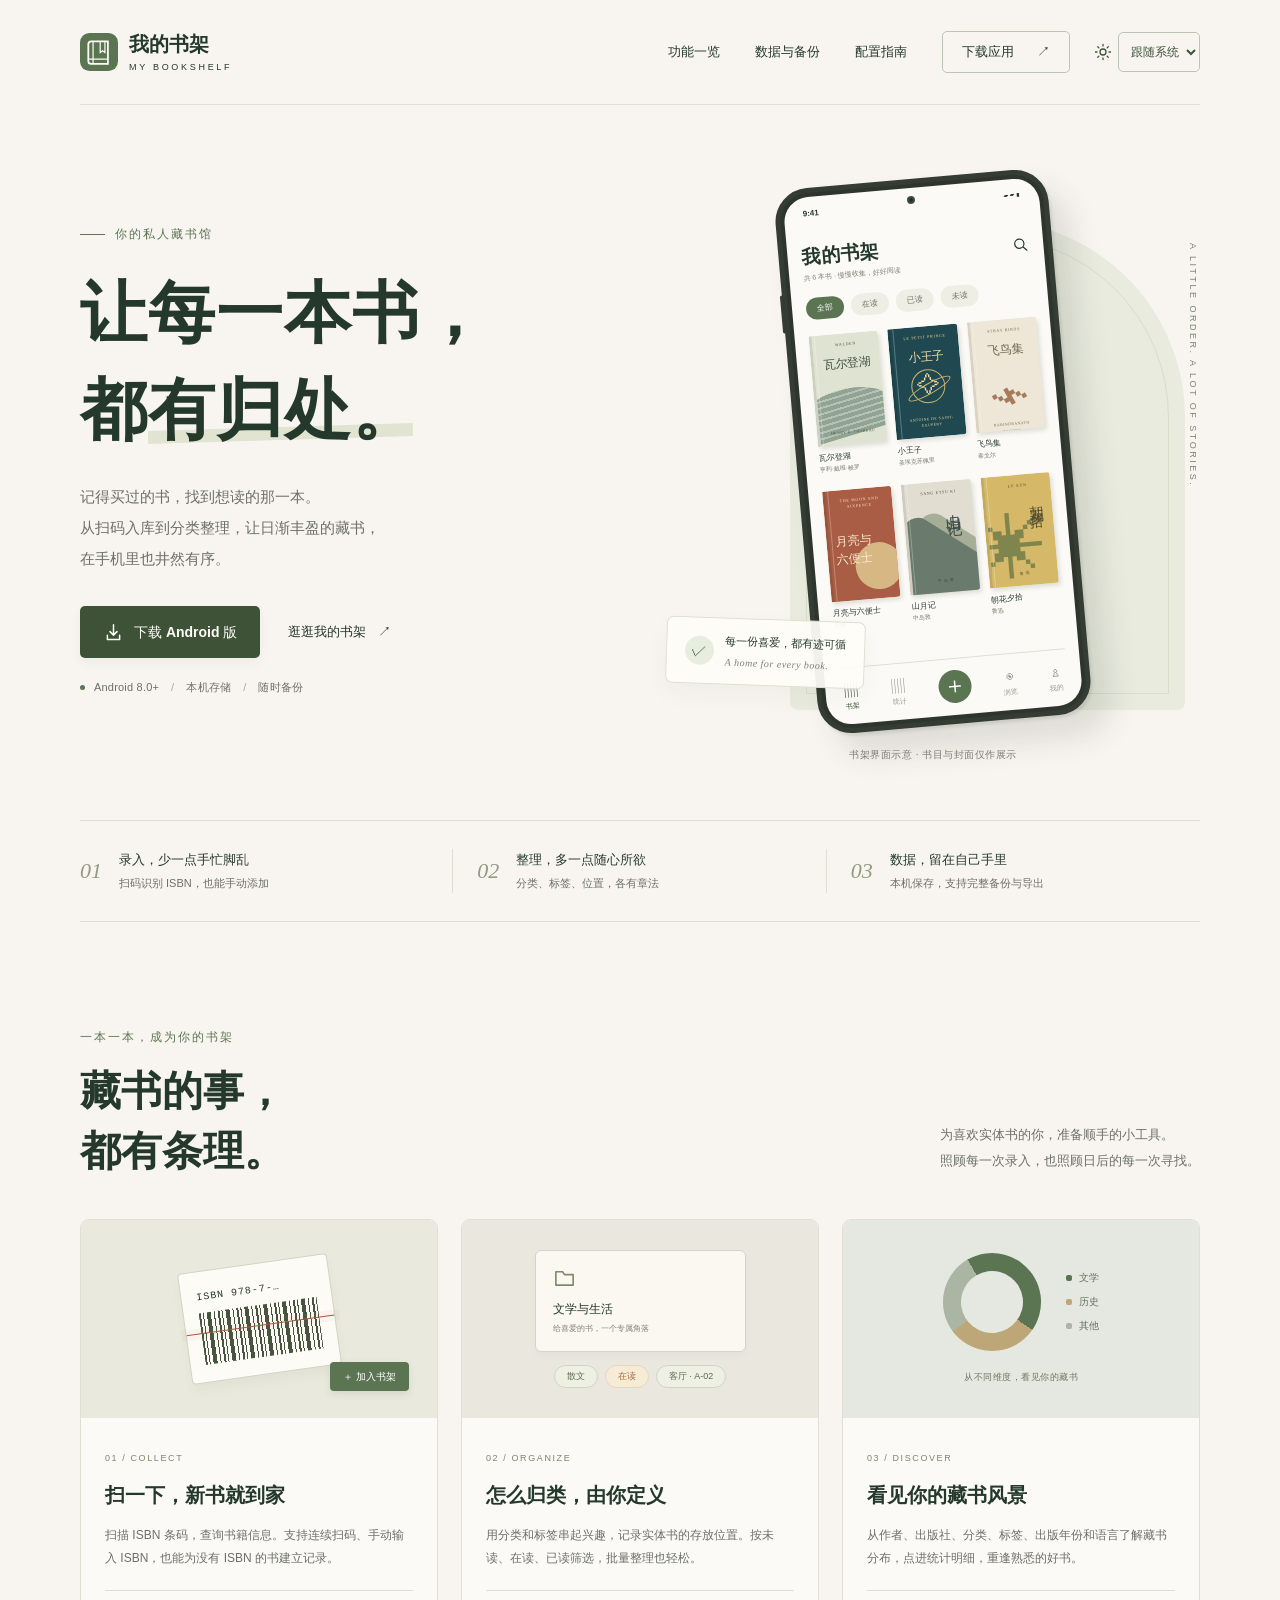
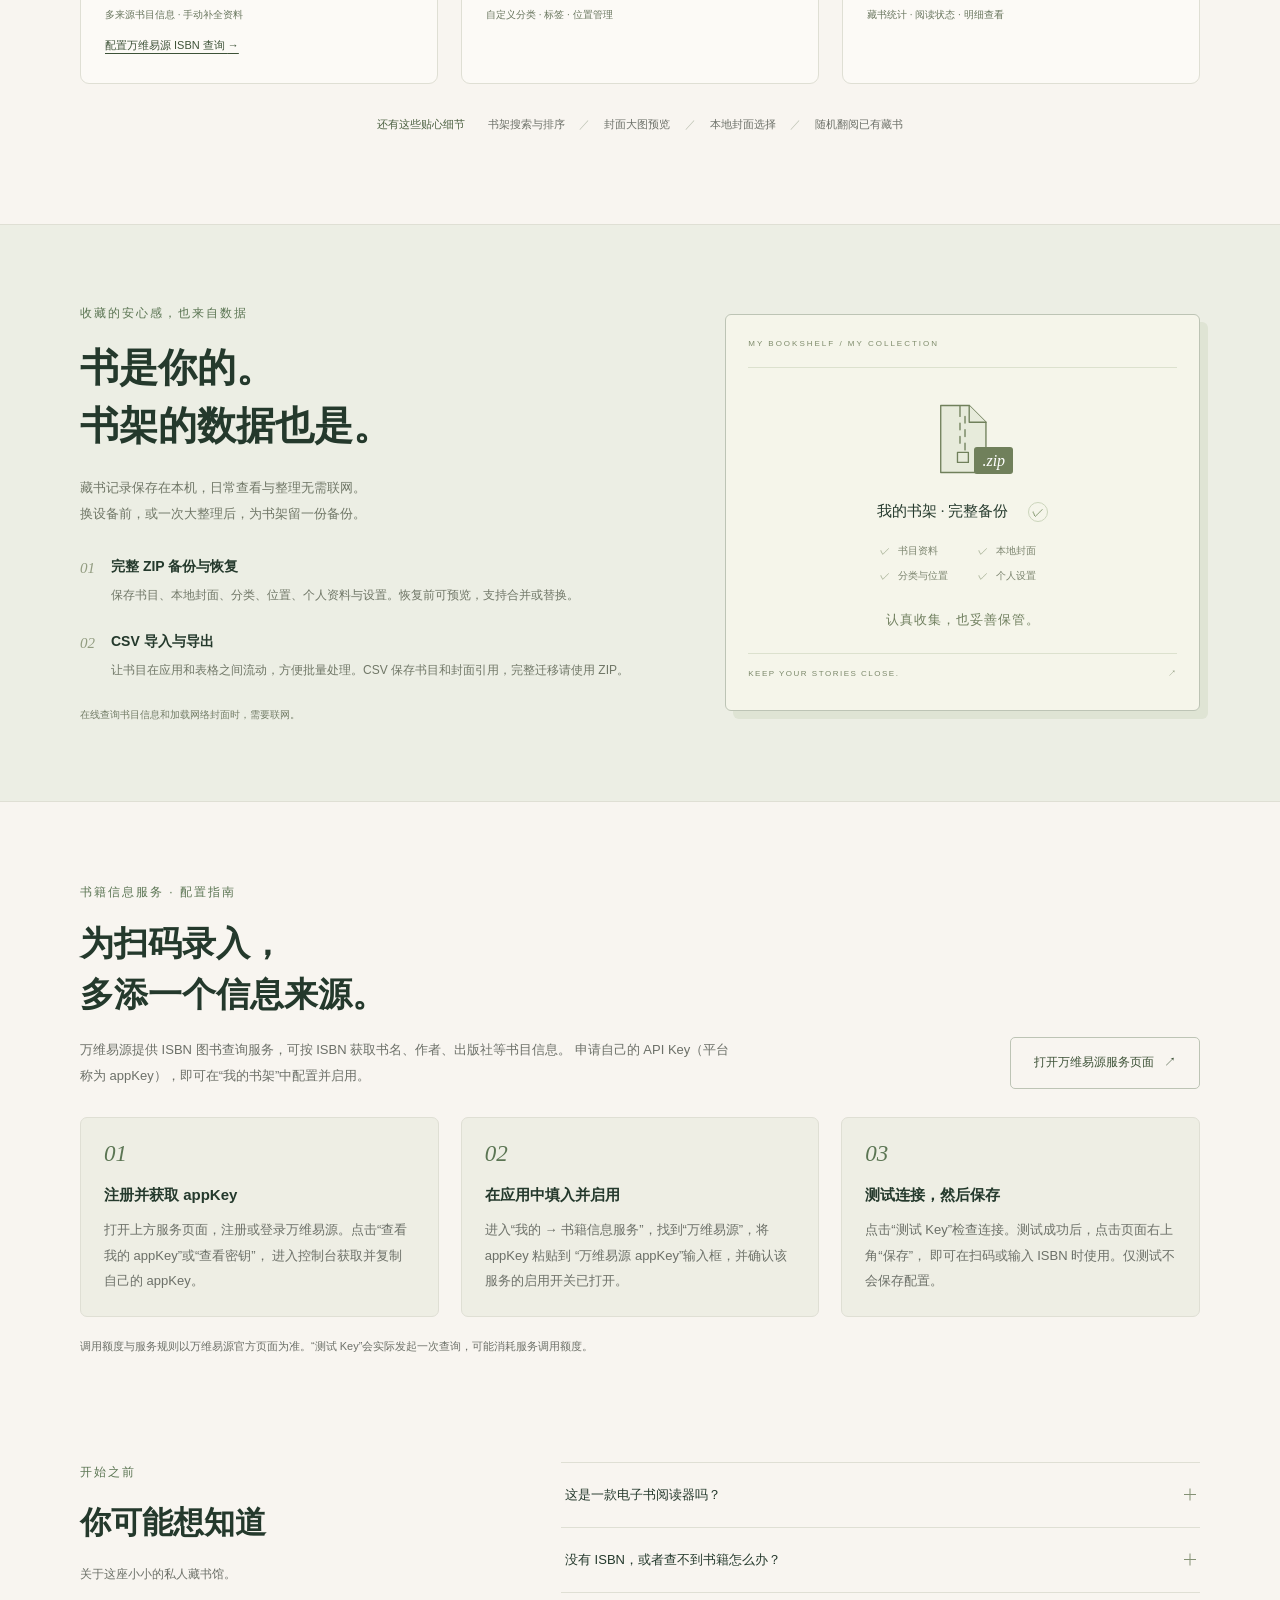
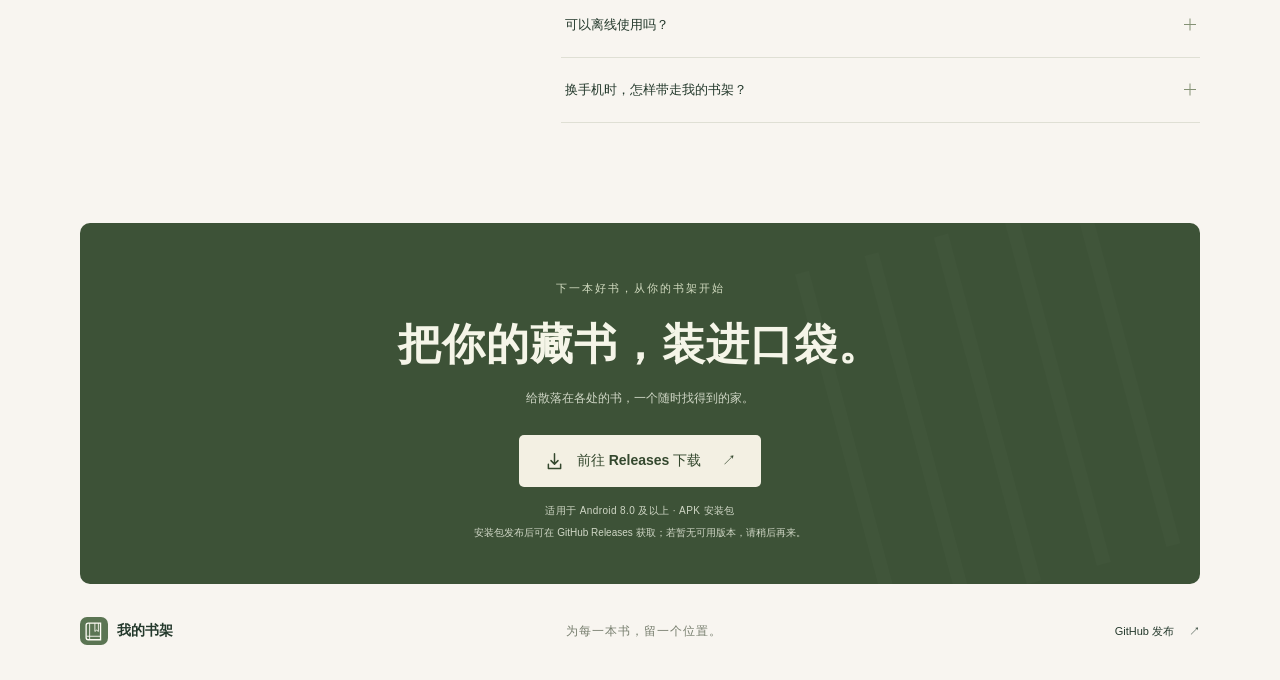
==== index.html @ 6df4319c "Publish initial My Bookshelf landing page" ====
<!doctype html>
<html lang="zh-CN">
  <head>
    <meta charset="utf-8" />
    <meta name="viewport" content="width=device-width, initial-scale=1" />
    <meta
      name="description"
      content="我的书架是一款 Android 个人藏书管理应用。扫码录入书籍，用分类、标签和存放位置整理藏书，查看藏书统计，并通过 ZIP 备份和 CSV 导入导出保管自己的数据。"
    />
    <meta name="theme-color" content="#f8f5f0" />
    <meta property="og:type" content="website" />
    <meta property="og:locale" content="zh_CN" />
    <meta property="og:title" content="我的书架 · 让每一本书，都有归处" />
    <meta
      property="og:description"
      content="扫描、整理、寻找、翻阅。在手机里，安放你的私人藏书馆。适用于 Android 8.0 及以上。"
    />
    <title>我的书架 · 让每一本书，都有归处</title>
    <link rel="icon" type="image/svg+xml" href="./assets/favicon.svg" />
    <!-- Apply the saved theme before styles load to avoid a light-theme flash. -->
    <script src="./theme.js"></script>
    <link rel="stylesheet" href="./styles.css" />
  </head>
  <body>
    <a class="skip-link" href="#main">跳到主要内容</a>
    <header class="site-header wrap">
      <a class="brand" href="#" aria-label="我的书架，返回顶部">
        <img src="./assets/favicon.svg" width="38" height="38" alt="" />
        <span
          >我的书架<span class="brand-en" lang="en">MY BOOKSHELF</span></span
        >
      </a>
      <div class="header-actions">
        <nav aria-label="主导航">
          <a href="#features">功能一览</a>
          <a href="#data">数据与备份</a>
          <a href="#setup">配置指南</a>
          <a class="nav-download" href="#download"
            >下载应用 <span aria-hidden="true">↗</span></a
          >
        </nav>
        <label class="theme-switcher" hidden>
          <svg class="icon theme-sun" viewBox="0 0 24 24" aria-hidden="true">
            <circle cx="12" cy="12" r="4" />
            <path
              d="M12 2v2m0 16v2M2 12h2m16 0h2M5 5l1.5 1.5m11 11L19 19M5 19l1.5-1.5m11-11L19 5"
            />
          </svg>
          <svg class="icon theme-moon" viewBox="0 0 24 24" aria-hidden="true">
            <path d="M20 14A8.5 8.5 0 0 1 10 4a8.5 8.5 0 1 0 10 10Z" />
          </svg>
          <span class="sr-only">页面主题</span>
          <select id="theme-select" aria-label="页面主题">
            <option value="system">跟随系统</option>
            <option value="light">浅色主题</option>
            <option value="dark">深色主题</option>
          </select>
        </label>
      </div>
    </header>

    <main id="main">
      <section class="hero wrap" aria-labelledby="hero-title">
        <div class="hero-copy">
          <p class="eyebrow"><span class="tiny-line"></span> 你的私人藏书馆</p>
          <h1 id="hero-title">
            让每一本书，<br />都<span class="title-mark">有归处。</span>
          </h1>
          <p class="hero-description">
            记得买过的书，找到想读的那一本。<br />从扫码入库到分类整理，让日渐丰盈的藏书，<br
              class="desktop-break"
            />在手机里也井然有序。
          </p>
          <div class="hero-actions">
            <a class="button button-primary" href="#download">
              <svg class="icon" viewBox="0 0 24 24" aria-hidden="true">
                <path d="M12 3v12m-4-4 4 4 4-4M5 15v5h14v-5" />
              </svg>
              下载 Android 版
            </a>
            <a class="text-link" href="#features"
              >逛逛我的书架 <span aria-hidden="true">↗</span></a
            >
          </div>
          <p class="hero-meta">
            <span class="status-dot"></span> Android 8.0+
            <span class="meta-divider">/</span> 本机存储
            <span class="meta-divider">/</span> 随时备份
          </p>
        </div>

        <figure class="hero-visual">
          <div class="visual-arch" aria-hidden="true"></div>
          <span class="visual-note" lang="en" aria-hidden="true"
            >A LITTLE ORDER. A LOT OF STORIES.</span
          >
          <div class="phone" aria-hidden="true">
            <div class="phone-camera"></div>
            <div class="phone-screen">
              <div class="phone-status">
                <span>9:41</span><span>▰ ▰ ▮</span>
              </div>
              <div class="phone-heading">
                <div>
                  <strong>我的书架</strong
                  ><small>共 6 本书 · 慢慢收集，好好阅读</small>
                </div>
                <svg class="icon" viewBox="0 0 24 24">
                  <circle cx="10" cy="10" r="6.5" />
                  <path d="m15 15 5 5" />
                </svg>
              </div>
              <div class="phone-filters">
                <span class="selected">全部</span><span>在读</span
                ><span>已读</span><span>未读</span>
              </div>
              <div class="book-grid">
                <div class="book">
                  <div class="cover cover-walden">
                    <span class="cover-english">WALDEN</span><b>瓦尔登湖</b
                    ><i class="lake"></i><small>HENRY D. THOREAU</small>
                  </div>
                  <strong>瓦尔登湖</strong><small>亨利·戴维·梭罗</small>
                </div>
                <div class="book">
                  <div class="cover cover-prince">
                    <span class="cover-english">LE PETIT PRINCE</span
                    ><b>小王子</b><i class="planet">✧</i
                    ><small>ANTOINE DE SAINT-EXUPÉRY</small>
                  </div>
                  <strong>小王子</strong><small>圣埃克苏佩里</small>
                </div>
                <div class="book">
                  <div class="cover cover-birds">
                    <span class="cover-english">STRAY BIRDS</span><b>飞鸟集</b
                    ><i class="bird">⌁</i><small>RABINDRANATH TAGORE</small>
                  </div>
                  <strong>飞鸟集</strong><small>泰戈尔</small>
                </div>
                <div class="book">
                  <div class="cover cover-moon">
                    <span class="cover-english">THE MOON AND<br />SIXPENCE</span
                    ><i class="moon"></i><b>月亮与<br />六便士</b>
                  </div>
                  <strong>月亮与六便士</strong><small>毛姆</small>
                </div>
                <div class="book">
                  <div class="cover cover-mountain">
                    <span class="cover-english">SANG ETSU KI</span
                    ><i class="mountain"></i><b>山月记</b
                    ><small>中 岛 敦</small>
                  </div>
                  <strong>山月记</strong><small>中岛敦</small>
                </div>
                <div class="book">
                  <div class="cover cover-flower">
                    <span class="cover-english">LU XUN</span><b>朝花夕拾</b
                    ><i class="flower">✳</i><small>鲁 迅</small>
                  </div>
                  <strong>朝花夕拾</strong><small>鲁迅</small>
                </div>
              </div>
              <div class="phone-nav">
                <span class="active">▥<small>书架</small></span
                ><span>▥<small>统计</small></span
                ><span class="add">＋</span><span>◉<small>浏览</small></span
                ><span>♙<small>我的</small></span>
              </div>
            </div>
          </div>
          <div class="floating-label" aria-hidden="true">
            <span class="label-icon">✓</span>
            <div>
              每一份喜爱，都有迹可循<small>A home for every book.</small>
            </div>
          </div>
          <figcaption>书架界面示意 · 书目与封面仅作展示</figcaption>
        </figure>
      </section>

      <div class="principles wrap" aria-label="应用特点">
        <div>
          <span class="principle-number">01</span>
          <p>
            <strong>录入，少一点手忙脚乱</strong
            ><span>扫码识别 ISBN，也能手动添加</span>
          </p>
        </div>
        <div>
          <span class="principle-number">02</span>
          <p>
            <strong>整理，多一点随心所欲</strong
            ><span>分类、标签、位置，各有章法</span>
          </p>
        </div>
        <div>
          <span class="principle-number">03</span>
          <p>
            <strong>数据，留在自己手里</strong
            ><span>本机保存，支持完整备份与导出</span>
          </p>
        </div>
      </div>

      <section
        class="features wrap section-space"
        id="features"
        aria-labelledby="features-title"
      >
        <div class="section-heading">
          <div>
            <p class="eyebrow">一本一本，成为你的书架</p>
            <h2 id="features-title">藏书的事，<br />都有条理。</h2>
          </div>
          <p>
            为喜欢实体书的你，准备顺手的小工具。<br />照顾每一次录入，也照顾日后的每一次寻找。
          </p>
        </div>
        <div class="feature-grid">
          <article class="feature-card">
            <div class="feature-art scan-art" aria-hidden="true">
              <div class="barcode">
                <span>ISBN 978-7-…</span>
                <div class="barcode-lines"></div>
                <div class="scan-line"></div>
              </div>
              <span class="art-tag">＋ 加入书架</span>
            </div>
            <div class="feature-text">
              <span class="feature-index">01 / COLLECT</span>
              <h3>扫一下，新书就到家</h3>
              <p>
                扫描 ISBN 条码，查询书籍信息。支持连续扫码、手动输入
                ISBN，也能为没有 ISBN 的书建立记录。
              </p>
              <span class="feature-detail">多来源书目信息 · 手动补全资料</span>
              <a class="inline-link feature-setup-link" href="#setup"
                >配置万维易源 ISBN 查询 <span aria-hidden="true">→</span></a
              >
            </div>
          </article>
          <article class="feature-card">
            <div class="feature-art organize-art" aria-hidden="true">
              <div class="folder">
                <svg viewBox="0 0 24 24"><path d="M3 6h7l2 3h9v11H3Z" /></svg
                ><span>文学与生活</span><small>给喜爱的书，一个专属角落</small>
              </div>
              <div class="art-tags">
                <span>散文</span><span>在读</span><span>客厅 · A-02</span>
              </div>
            </div>
            <div class="feature-text">
              <span class="feature-index">02 / ORGANIZE</span>
              <h3>怎么归类，由你定义</h3>
              <p>
                用分类和标签串起兴趣，记录实体书的存放位置。按未读、在读、已读筛选，批量整理也轻松。
              </p>
              <span class="feature-detail">自定义分类 · 标签 · 位置管理</span>
            </div>
          </article>
          <article class="feature-card">
            <div class="feature-art stats-art" aria-hidden="true">
              <div class="mini-chart">
                <div class="donut"></div>
                <div class="chart-legend">
                  <span><i></i> 文学</span><span><i></i> 历史</span
                  ><span><i></i> 其他</span>
                </div>
              </div>
              <span class="chart-caption">从不同维度，看见你的藏书</span>
            </div>
            <div class="feature-text">
              <span class="feature-index">03 / DISCOVER</span>
              <h3>看见你的藏书风景</h3>
              <p>
                从作者、出版社、分类、标签、出版年份和语言了解藏书分布，点进统计明细，重逢熟悉的好书。
              </p>
              <span class="feature-detail">藏书统计 · 阅读状态 · 明细查看</span>
            </div>
          </article>
        </div>
        <div class="more-features">
          <span>还有这些贴心细节</span>
          <p>
            书架搜索与排序 <i>／</i> 封面大图预览 <i>／</i> 本地封面选择
            <i>／</i> 随机翻阅已有藏书
          </p>
        </div>
      </section>

      <section class="data-section" id="data" aria-labelledby="data-title">
        <div class="data-inner wrap">
          <div class="data-copy">
            <p class="eyebrow">收藏的安心感，也来自数据</p>
            <h2 id="data-title">书是你的。<br />书架的数据也是。</h2>
            <p class="data-description">
              藏书记录保存在本机，日常查看与整理无需联网。<br />换设备前，或一次大整理后，为书架留一份备份。
            </p>
            <ul class="data-list">
              <li>
                <span>01</span>
                <div>
                  <h3>完整 ZIP 备份与恢复</h3>
                  <p>
                    保存书目、本地封面、分类、位置、个人资料与设置。恢复前可预览，支持合并或替换。
                  </p>
                </div>
              </li>
              <li>
                <span>02</span>
                <div>
                  <h3>CSV 导入与导出</h3>
                  <p>
                    让书目在应用和表格之间流动，方便批量处理。CSV
                    保存书目和封面引用，完整迁移请使用 ZIP。
                  </p>
                </div>
              </li>
            </ul>
            <p class="data-note">
              在线查询书目信息和加载网络封面时，需要联网。
            </p>
          </div>
          <div class="backup-visual" aria-hidden="true">
            <span class="backup-topline">MY BOOKSHELF / MY COLLECTION</span>
            <div class="archive-icon">
              <svg viewBox="0 0 80 88">
                <path d="M14 4h34l20 20v60H14Z" />
                <path
                  d="M48 4v20h20M37 5v12m6 0v8m-6 0v8m6 0v8m-6 0v8m6 0v8M34 60h13v12H34Z"
                /></svg
              ><span>.zip</span>
            </div>
            <div class="backup-file">
              <span>我的书架 · 完整备份</span
              ><span class="backup-check">✓</span>
            </div>
            <div class="backup-contents">
              <span>书目资料</span><span>本地封面</span><span>分类与位置</span
              ><span>个人设置</span>
            </div>
            <p>认真收集，也妥善保管。</p>
            <div class="backup-bottomline">
              <span>KEEP YOUR STORIES CLOSE.</span><span>↗</span>
            </div>
          </div>
        </div>
      </section>

      <section
        class="service-guide wrap"
        id="setup"
        aria-labelledby="setup-title"
      >
        <div class="service-heading">
          <div class="service-copy">
            <p class="eyebrow">书籍信息服务 · 配置指南</p>
            <h2 id="setup-title">为扫码录入，<br />多添一个信息来源。</h2>
            <p class="service-description">
              万维易源提供 ISBN 图书查询服务，可按 ISBN
              获取书名、作者、出版社等书目信息。 申请自己的 API Key（平台称为
              appKey），即可在“我的书架”中配置并启用。
            </p>
          </div>
          <a
            class="button service-link"
            href="https://www.showapi.com/apis/isbn-book-1626"
            target="_blank"
            rel="noopener noreferrer"
          >
            打开万维易源服务页面 <span aria-hidden="true">↗</span>
            <span class="sr-only">（在新标签页打开）</span>
          </a>
        </div>
        <ol class="setup-steps">
          <li>
            <span class="setup-number" aria-hidden="true">01</span>
            <h3>注册并获取 appKey</h3>
            <p>
              打开上方服务页面，注册或登录万维易源。点击“查看我的
              appKey”或“查看密钥”， 进入控制台获取并复制自己的 appKey。
            </p>
          </li>
          <li>
            <span class="setup-number" aria-hidden="true">02</span>
            <h3>在应用中填入并启用</h3>
            <p>
              进入“我的 → 书籍信息服务”，找到“万维易源”，将 appKey 粘贴到
              “万维易源 appKey”输入框，并确认该服务的启用开关已打开。
            </p>
          </li>
          <li>
            <span class="setup-number" aria-hidden="true">03</span>
            <h3>测试连接，然后保存</h3>
            <p>
              点击“测试 Key”检查连接。测试成功后，点击页面右上角“保存”，
              即可在扫码或输入 ISBN 时使用。仅测试不会保存配置。
            </p>
          </li>
        </ol>
        <p class="setup-note">
          调用额度与服务规则以万维易源官方页面为准。“测试
          Key”会实际发起一次查询，可能消耗服务调用额度。
        </p>
      </section>

      <section class="faq wrap section-space" aria-labelledby="faq-title">
        <div>
          <p class="eyebrow">开始之前</p>
          <h2 id="faq-title">你可能想知道</h2>
          <p class="faq-intro">关于这座小小的私人藏书馆。</p>
        </div>
        <div class="faq-items">
          <details>
            <summary>
              这是一款电子书阅读器吗？<span
                class="faq-plus"
                aria-hidden="true"
              ></span>
            </summary>
            <p>
              我的书架主要用于管理个人藏书：记录书目信息、阅读状态与存放位置。它不提供电子书正文，也不提供书籍文件下载。
            </p>
          </details>
          <details>
            <summary>
              没有 ISBN，或者查不到书籍怎么办？<span
                class="faq-plus"
                aria-hidden="true"
              ></span>
            </summary>
            <p>
              可以手动添加书名、作者等信息，不必填写
              ISBN。在线查询依赖第三方书目来源，信息可能不完整，你可以在保存前核对，也可以之后继续编辑和补全。
            </p>
          </details>
          <details>
            <summary>
              可以离线使用吗？<span class="faq-plus" aria-hidden="true"></span>
            </summary>
            <p>
              已保存书目的查看、搜索、分类与整理可以离线进行。在线书目查询、网络封面的获取需要网络；部分书目服务需在应用中配置自己的
              API Key。网络封面不等同于已保存在本机的图片。
            </p>
          </details>
          <details>
            <summary>
              换手机时，怎样带走我的书架？<span
                class="faq-plus"
                aria-hidden="true"
              ></span>
            </summary>
            <p>
              在“我的 → 数据导入导出”中导出完整 ZIP
              备份，将文件保存到其他位置，在新设备安装应用后再恢复。完整备份包含本地图片与设置；CSV
              更适合表格交换。建议定期备份，并在恢复前核对预览。
            </p>
          </details>
        </div>
      </section>

      <section
        class="download-section wrap"
        id="download"
        aria-labelledby="download-title"
      >
        <div class="download-decoration" aria-hidden="true">▥</div>
        <p class="eyebrow">下一本好书，从你的书架开始</p>
        <h2 id="download-title">
          把你的藏书，<br class="mobile-break" />装进口袋。
        </h2>
        <p class="download-description">
          给散落在各处的书，一个随时找得到的家。
        </p>
        <!-- 发布安装包后，可将此链接替换为具体 Release 的已签名 APK 下载地址。 -->
        <a
          class="button button-light"
          href="https://github.com/maslke/my-bookshelf/releases"
          target="_blank"
          rel="noopener noreferrer"
          ><svg class="icon" viewBox="0 0 24 24" aria-hidden="true">
            <path d="M12 3v12m-4-4 4 4 4-4M5 15v5h14v-5" /></svg
          >前往 Releases 下载<span aria-hidden="true">↗</span
          ><span class="sr-only">（在新标签页打开）</span></a
        >
        <p class="download-meta">适用于 Android 8.0 及以上 · APK 安装包</p>
        <p class="release-note">
          安装包发布后可在 GitHub Releases 获取；若暂无可用版本，请稍后再来。
        </p>
      </section>
    </main>

    <footer class="site-footer wrap">
      <a class="brand footer-brand" href="#"
        ><img src="./assets/favicon.svg" width="28" height="28" alt="" /><span
          >我的书架</span
        ></a
      >
      <p>为每一本书，留一个位置。</p>
      <a
        class="footer-github"
        href="https://github.com/maslke/my-bookshelf"
        target="_blank"
        rel="noopener noreferrer"
        >GitHub 发布 <span aria-hidden="true">↗</span
        ><span class="sr-only">（在新标签页打开）</span></a
      >
    </footer>
  </body>
</html>
---- styles.css ----
/* All assets are local; this page also works when opened directly as a file. */
:root {
  color-scheme: light;
  --surface: #fcfaf6;
  --soft-surface: #eeeee4;
  --section-surface: #eceee4;
  --control-border: #bdc4b5;
  --control-hover: #e9eddf;
  --highlight: #e1e4d0;
  --primary-bg: #3d5237;
  --primary-hover: #2e4429;
  --on-accent: #fffdf6;
  --art-scan: #e9eadd;
  --art-organize: #eae7de;
  --art-stats: #e4e8e0;
  --arch: #e9ebdf;
  --arch-line: #d8deca;
  --accent-soft: #e8eedf;
  --floating: #fffdf8ee;
  --backup: #f5f5ea;
  --backup-line: #dce1ce;
  --backup-shadow: #dfe4d4;
  --archive-fill: #e7ebdb;
  --download-bg: #3d5237;
  --selection: #dbe5cf;
  --paper: #f8f5f0;
  --ink: #24392c;
  --green: #5b7553;
  --green-dark: #3d5237;
  --muted: #6c7068;
  --line: #dfdfd4;
  --serif: "Noto Serif CJK SC", "Songti SC", "STSong", "SimSun", serif;
  --sans:
    -apple-system, BlinkMacSystemFont, "Segoe UI", "PingFang SC",
    "Microsoft YaHei", sans-serif;
}
* {
  box-sizing: border-box;
}
html {
  scroll-behavior: smooth;
  scroll-padding-top: 28px;
}
body {
  margin: 0;
  background: var(--paper);
  color: var(--ink);
  font-family: var(--sans);
  font-size: 15px;
  line-height: 1.7;
  -webkit-font-smoothing: antialiased;
}
a {
  color: inherit;
  text-decoration: none;
}
button,
a,
summary {
  -webkit-tap-highlight-color: transparent;
}
a:focus-visible,
select:focus-visible,
summary:focus-visible {
  outline: 3px solid var(--green);
  outline-offset: 6px;
}
::selection {
  background: var(--selection);
  color: var(--ink);
}
h1,
h2,
h3,
p,
figure {
  margin: 0;
}
h1,
h2 {
  font-family: var(--serif);
  font-weight: 600;
}
img,
svg {
  display: block;
}
svg {
  fill: none;
  stroke: currentColor;
  stroke-width: 1.7;
  stroke-linecap: round;
  stroke-linejoin: round;
}
.wrap {
  width: min(1120px, calc(100% - 96px));
  margin-inline: auto;
}
.icon {
  width: 21px;
  height: 21px;
  flex-shrink: 0;
}
.sr-only {
  position: absolute;
  width: 1px;
  height: 1px;
  padding: 0;
  margin: -1px;
  overflow: hidden;
  clip-path: inset(50%);
  white-space: nowrap;
  border: 0;
}
.skip-link {
  position: absolute;
  top: 10px;
  left: 20px;
  transform: translateY(-160%);
  z-index: 10;
  padding: 10px 16px;
  background: var(--ink);
  color: var(--paper);
}
.skip-link:focus {
  transform: translateY(0);
}
.site-header {
  height: 105px;
  display: flex;
  align-items: center;
  justify-content: space-between;
  border-bottom: 1px solid var(--line);
}
.brand {
  display: flex;
  align-items: center;
  gap: 11px;
  font-size: 20px;
  font-weight: 650;
  line-height: 1.4;
  flex-shrink: 0;
}
.brand-en {
  display: block;
  font-size: 9px;
  letter-spacing: 2.7px;
  font-weight: 500;
  margin-top: 3px;
}
.site-header nav {
  display: flex;
  align-items: center;
  gap: 35px;
  font-size: 13px;
}
.site-header nav a {
  transition: color 0.2s;
}
.site-header nav a:hover,
.text-link:hover,
.footer-github:hover {
  color: var(--green);
}
.site-header .nav-download {
  border: 1px solid var(--control-border);
  padding: 9px 19px;
  border-radius: 5px;
  display: flex;
  align-items: center;
  gap: 23px;
}
.nav-download:hover {
  background: var(--control-hover);
}
.hero {
  display: grid;
  grid-template-columns: 1.07fr 1fr;
  align-items: center;
  min-height: 715px;
  gap: 15px;
  padding-top: 32px;
  padding-bottom: 36px;
}
.eyebrow {
  display: flex;
  align-items: center;
  gap: 10px;
  color: var(--green);
  font-size: 12px;
  letter-spacing: 2px;
  font-weight: 500;
}
.tiny-line {
  width: 25px;
  height: 1px;
  background: var(--green);
}
h1 {
  font-size: clamp(44px, 5.2vw, 68px);
  line-height: 1.45;
  letter-spacing: 1px;
  margin: 22px 0 23px;
}
.title-mark {
  position: relative;
  isolation: isolate;
  white-space: nowrap;
}
.title-mark:after {
  content: "";
  position: absolute;
  z-index: -1;
  bottom: 7px;
  left: 0;
  right: 7px;
  height: 13px;
  background: var(--highlight);
  transform: rotate(-1.7deg);
}
.hero-description {
  font-size: 15px;
  line-height: 2.05;
  color: var(--muted);
}
.hero-actions {
  display: flex;
  align-items: center;
  gap: 28px;
  margin-top: 32px;
}
.button {
  display: inline-flex;
  justify-content: center;
  align-items: center;
  gap: 10px;
  min-height: 52px;
  padding: 13px 23px;
  font-size: 14px;
  font-weight: 550;
  border-radius: 5px;
  transition:
    background 0.2s,
    transform 0.2s;
}
.button:hover {
  transform: translateY(-2px);
}
.button-primary {
  background: var(--primary-bg);
  color: var(--on-accent);
  box-shadow: 0 5px 12px #24392c0c;
}
.button-primary:hover {
  background: var(--primary-hover);
}
.text-link {
  display: inline-flex;
  align-items: center;
  gap: 12px;
  font-size: 13px;
}
.hero-meta {
  font-size: 11px;
  display: flex;
  align-items: center;
  gap: 9px;
  color: var(--muted);
  margin-top: 20px;
  letter-spacing: 0.2px;
}
.status-dot {
  width: 5px;
  height: 5px;
  background: var(--green);
  border-radius: 50%;
}
.meta-divider {
  margin: 0 3px;
  color: #a9ad9e;
}
.hero-visual {
  height: 605px;
  position: relative;
  display: flex;
  align-items: center;
  justify-content: center;
  padding-bottom: 18px;
  isolation: isolate;
}
.visual-arch {
  position: absolute;
  z-index: -1;
  width: 395px;
  height: 490px;
  border-radius: 210px 210px 8px 8px;
  background: var(--arch);
  bottom: 53px;
  right: 15px;
}
.visual-arch:after {
  content: "";
  position: absolute;
  inset: 16px;
  border: 1px solid var(--arch-line);
  border-radius: 200px 200px 0 0;
}
.visual-note {
  position: absolute;
  right: 0;
  top: 85px;
  writing-mode: vertical-rl;
  font-size: 9px;
  letter-spacing: 2.5px;
  color: #788570;
}
.phone {
  width: 274px;
  height: 547px;
  border: 5px solid #343c33;
  border-radius: 34px;
  padding: 4px;
  background: #2e352d;
  position: relative;
  transform: rotate(-5deg);
  box-shadow:
    18px 23px 30px #26331c20,
    2px 3px 3px #26331c19;
}
.phone:before {
  content: "";
  position: absolute;
  left: -7px;
  top: 100px;
  width: 3px;
  height: 38px;
  background: #343c33;
  border-radius: 3px;
}
.phone-camera {
  position: absolute;
  z-index: 2;
  top: 12px;
  left: calc(50% - 4px);
  width: 8px;
  height: 8px;
  background: #263024;
  border: 2px solid #434b40;
  border-radius: 50%;
}
.phone-screen {
  height: 100%;
  border-radius: 25px;
  background: var(--surface);
  overflow: hidden;
  padding: 10px 14px 0;
  display: flex;
  flex-direction: column;
}
.phone-status {
  display: flex;
  justify-content: space-between;
  font-size: 8px;
  font-weight: 600;
  color: var(--ink);
  padding: 0 5px;
}
.phone-heading {
  display: flex;
  align-items: center;
  justify-content: space-between;
  margin-top: 22px;
}
.phone-heading strong {
  display: block;
  font-size: 19px;
  line-height: 1.5;
  letter-spacing: 0.5px;
}
.phone-heading small {
  display: block;
  font-size: 7px;
  color: #7e8278;
  line-height: 2;
}
.phone-heading svg {
  width: 17px;
  height: 17px;
}
.phone-filters {
  display: flex;
  gap: 7px;
  margin-top: 13px;
  font-size: 8px;
}
.phone-filters span {
  background: var(--soft-surface);
  padding: 4px 11px;
  border-radius: 15px;
  color: #6d7467;
}
.phone-filters .selected {
  background: var(--green);
  color: white;
}
.book-grid {
  display: grid;
  grid-template-columns: repeat(3, 1fr);
  gap: 16px 10px;
  margin-top: 16px;
}
.book {
  min-width: 0;
}
.cover {
  height: 111px;
  border-radius: 1px 3px 3px 1px;
  box-shadow: 2px 3px 4px #17251120;
  position: relative;
  overflow: hidden;
  padding: 8px 6px;
  text-align: center;
  font-family: var(--serif);
  display: flex;
  align-items: center;
  flex-direction: column;
  border-left: 3px solid #00000015;
}
.cover:after {
  content: "";
  position: absolute;
  top: 0;
  bottom: 0;
  left: 2px;
  width: 1px;
  background: #ffffff45;
}
.cover b {
  font-size: 12px;
  font-weight: 500;
  line-height: 1.5;
  z-index: 1;
}
.cover small {
  font-size: 3.8px;
  letter-spacing: 0.5px;
  z-index: 1;
  margin-top: auto;
}
.cover-english {
  font-family: Georgia, serif;
  font-size: 4px;
  letter-spacing: 0.7px;
  z-index: 1;
  margin-bottom: 7px;
}
.book > strong {
  display: block;
  font-weight: 550;
  font-size: 8px;
  overflow: hidden;
  text-overflow: ellipsis;
  white-space: nowrap;
  margin-top: 6px;
  line-height: 1.6;
}
.book > small {
  display: block;
  font-size: 6px;
  color: #7b7b70;
}
.cover-walden {
  background: #dfe4d2;
  color: #425044;
}
.lake {
  position: absolute;
  bottom: 9px;
  left: -15px;
  right: -10px;
  height: 47px;
  transform: rotate(-12deg);
  background: repeating-linear-gradient(0deg, #839889 0 4px, #aebdae 4px 6px);
  border-radius: 45% 60% 0 0;
  opacity: 0.85;
}
.cover-prince {
  background: #1f4850;
  color: #f4e0a7;
}
.planet {
  border: 1px solid #d1b36f;
  width: 34px;
  height: 34px;
  border-radius: 50%;
  margin-top: 4px;
  position: relative;
  font-size: 23px;
  font-style: normal;
  line-height: 32px;
}
.planet:after {
  content: "";
  position: absolute;
  width: 46px;
  height: 9px;
  border: 1px solid #d1b36f;
  border-radius: 50%;
  left: -7px;
  top: 13px;
  transform: rotate(-25deg);
}
.cover-birds {
  background: #eee6d6;
  color: #726952;
}
.bird {
  font-family: Georgia, serif;
  font-size: 70px;
  line-height: 0.9;
  transform: rotate(-25deg);
  font-style: normal;
  font-weight: 300;
  color: #a67b5c;
}
.cover-moon {
  background: #a85d44;
  color: #ffebcc;
}
.cover-moon b {
  margin-top: 14px;
  font-size: 12px;
  align-self: flex-start;
  text-align: left;
}
.moon {
  position: absolute;
  width: 47px;
  height: 47px;
  background: #d7b784;
  border-radius: 50%;
  right: -5px;
  bottom: 9px;
}
.cover-mountain {
  background: #e1ddd0;
  color: #404c47;
}
.cover-mountain b {
  writing-mode: vertical-rl;
  letter-spacing: 3px;
  font-size: 16px;
  align-self: flex-end;
  margin-right: 2px;
}
.mountain {
  position: absolute;
  width: 100px;
  height: 83px;
  left: -28px;
  bottom: -22px;
  transform: rotate(37deg);
  background: #6a7a6c;
  border-radius: 15px;
  box-shadow: 11px -12px 0 #a6ae98;
}
.cover-flower {
  background: #d5b969;
  color: #534c2f;
}
.cover-flower b {
  writing-mode: vertical-rl;
  font-size: 14px;
  letter-spacing: 3px;
  align-self: flex-end;
}
.flower {
  position: absolute;
  font-style: normal;
  font-size: 70px;
  line-height: 1;
  bottom: 0;
  left: -13px;
  color: #7f854c;
}
.phone-nav {
  margin-top: auto;
  display: flex;
  align-items: center;
  justify-content: space-between;
  border-top: 1px solid var(--line);
  padding: 11px 4px 12px;
  color: #979b8f;
  font-size: 15px;
  line-height: 1;
}
.phone-nav span {
  text-align: center;
}
.phone-nav small {
  display: block;
  font-size: 7px;
  margin-top: 5px;
}
.phone-nav .active {
  color: var(--green-dark);
}
.phone-nav .add {
  background: var(--green);
  color: white;
  border-radius: 50%;
  font-size: 23px;
  width: 33px;
  height: 33px;
  line-height: 31px;
}
.floating-label {
  position: absolute;
  left: 0;
  bottom: 77px;
  display: flex;
  align-items: center;
  gap: 11px;
  background: var(--floating);
  border: 1px solid var(--line);
  box-shadow: 0 10px 24px #28391d0a;
  padding: 13px 18px;
  border-radius: 7px;
  font-size: 11px;
  transform: rotate(2deg);
}
.label-icon {
  display: grid;
  place-items: center;
  border-radius: 50%;
  width: 29px;
  height: 29px;
  background: var(--accent-soft);
  color: var(--green);
  font-size: 16px;
}
.floating-label small {
  display: block;
  font-family: Georgia, serif;
  font-style: italic;
  letter-spacing: 0.5px;
  color: #7a8273;
  font-size: 10px;
  margin-top: 3px;
}
.hero-visual figcaption {
  position: absolute;
  bottom: 0;
  text-align: center;
  font-size: 10px;
  letter-spacing: 0.5px;
  color: #7a7d72;
}
.principles {
  display: grid;
  grid-template-columns: repeat(3, 1fr);
  padding-top: 28px;
  padding-bottom: 28px;
  border-top: 1px solid var(--line);
  border-bottom: 1px solid var(--line);
}
.principles > div {
  display: flex;
  align-items: center;
  gap: 17px;
  padding: 0 24px;
  border-right: 1px solid var(--line);
}
.principles > div:first-child {
  padding-left: 0;
}
.principles > div:last-child {
  border: 0;
  padding-right: 0;
}
.principle-number {
  font-family: Georgia, serif;
  color: #929b80;
  font-size: 22px;
  font-style: italic;
}
.principles strong {
  display: block;
  font-size: 13px;
  font-weight: 550;
}
.principles p > span {
  display: block;
  color: var(--muted);
  font-size: 11px;
  margin-top: 3px;
}
.section-space {
  padding-top: 105px;
  padding-bottom: 90px;
}
.section-heading {
  display: flex;
  align-items: flex-end;
  justify-content: space-between;
  margin-bottom: 38px;
}
.section-heading h2 {
  margin-top: 15px;
  font-size: 41px;
  line-height: 1.45;
}
.section-heading > p {
  font-size: 13px;
  line-height: 2;
  color: var(--muted);
  padding-bottom: 7px;
}
.feature-grid {
  display: grid;
  grid-template-columns: repeat(3, minmax(0, 1fr));
  gap: 23px;
}
.feature-card {
  border: 1px solid var(--line);
  border-radius: 9px;
  overflow: hidden;
  background: var(--surface);
}
.feature-art {
  height: 198px;
  display: flex;
  align-items: center;
  justify-content: center;
  position: relative;
  overflow: hidden;
}
.scan-art {
  background: var(--art-scan);
}
.barcode {
  position: relative;
  background: #fcfbf5;
  width: 151px;
  transform: rotate(-8deg);
  padding: 17px 15px;
  border: 1px solid #d2d5c6;
  border-radius: 4px;
  box-shadow: 0 8px 10px #4b593a0a;
}
.barcode > span {
  font-family: monospace;
  font-size: 10px;
  letter-spacing: 1px;
  display: block;
  margin-bottom: 7px;
}
.barcode-lines {
  height: 52px;
  background: repeating-linear-gradient(
    90deg,
    #485440 0 2px,
    transparent 2px 4px,
    #485440 4px 5px,
    transparent 5px 8px,
    #485440 8px 12px,
    transparent 12px 15px,
    #485440 15px 16px,
    transparent 16px 19px
  );
}
.scan-line {
  position: absolute;
  top: 61px;
  left: 0;
  right: 0;
  height: 1px;
  background: #a15d3e;
  box-shadow: 0 0 0 5px #a15d3e0a;
}
.art-tag {
  position: absolute;
  right: 28px;
  bottom: 27px;
  font-size: 10px;
  background: var(--green);
  color: #fff;
  padding: 6px 13px;
  border-radius: 4px;
  box-shadow: 0 3px 7px #3d523720;
}
.organize-art {
  background: var(--art-organize);
  flex-direction: column;
  gap: 13px;
}
.folder {
  width: 211px;
  background: #faf8f1;
  border: 1px solid #d7d3c6;
  border-radius: 6px;
  padding: 15px 17px;
  position: relative;
  box-shadow: 0 5px 8px #36442b06;
}
.folder svg {
  width: 23px;
  height: 23px;
  margin-bottom: 6px;
  stroke: #7f896c;
}
.folder > span {
  font-size: 12px;
  font-weight: 550;
}
.folder small {
  display: block;
  font-size: 8px;
  color: #818274;
  margin-top: 2px;
}
.art-tags {
  display: flex;
  gap: 7px;
}
.art-tags > span {
  font-size: 9px;
  border: 1px solid #d1d4c3;
  border-radius: 20px;
  padding: 3px 12px;
  color: #5d6a52;
  background: #edf0e3;
}
.art-tags > span:nth-child(2) {
  color: #a16e40;
  background: #f6ebd4;
  border-color: #e6d7ba;
}
.stats-art {
  background: var(--art-stats);
  flex-direction: column;
  gap: 19px;
}
.mini-chart {
  display: flex;
  align-items: center;
  gap: 25px;
}
.donut {
  width: 98px;
  height: 98px;
  border-radius: 50%;
  background: conic-gradient(#5b7553 0 43%, #bda778 43% 73%, #abb5a3 73%);
  position: relative;
  transform: rotate(-30deg);
}
.donut:after {
  content: "";
  position: absolute;
  inset: 18px;
  border-radius: 50%;
  background: var(--art-stats);
}
.chart-legend {
  font-size: 10px;
  color: #65715d;
  display: grid;
  gap: 7px;
}
.chart-legend span {
  display: flex;
  align-items: center;
  gap: 7px;
}
.chart-legend i {
  width: 6px;
  height: 6px;
  border-radius: 2px;
  background: #5b7553;
}
.chart-legend span:nth-child(2) i {
  background: #bda778;
}
.chart-legend span:nth-child(3) i {
  background: #abb5a3;
}
.chart-caption {
  font-size: 9px;
  letter-spacing: 0.5px;
  color: #6c7861;
}
.feature-text {
  padding: 25px 24px 26px;
}
.feature-index {
  font-size: 9px;
  letter-spacing: 1.6px;
  color: #7b856f;
}
.feature-text h3 {
  font-family: var(--serif);
  font-size: 20px;
  font-weight: 600;
  margin: 9px 0 12px;
}
.feature-text p {
  color: var(--muted);
  font-size: 12px;
  line-height: 1.95;
}
.feature-detail {
  display: block;
  border-top: 1px solid var(--line);
  padding-top: 15px;
  margin-top: 20px;
  font-size: 10px;
  color: #69765e;
}
.more-features {
  display: flex;
  align-items: center;
  justify-content: center;
  gap: 23px;
  margin-top: 31px;
  font-size: 11px;
}
.more-features > span {
  color: #4b6040;
}
.more-features > p {
  color: var(--muted);
}
.more-features i {
  font-style: normal;
  color: #bbc0b1;
  margin: 0 11px;
}
.data-section {
  background: var(--section-surface);
  border-top: 1px solid var(--line);
  border-bottom: 1px solid var(--line);
}
.data-inner {
  display: grid;
  grid-template-columns: 1.18fr 1fr;
  gap: 85px;
  align-items: center;
  padding-top: 78px;
  padding-bottom: 78px;
}
.data-copy h2 {
  font-size: 39px;
  line-height: 1.5;
  margin-top: 16px;
}
.data-description {
  font-size: 13px;
  line-height: 2;
  color: #707767;
  margin-top: 19px;
}
.data-list {
  list-style: none;
  padding: 0;
  margin: 28px 0 0;
  display: grid;
  gap: 23px;
}
.data-list li {
  display: flex;
  gap: 16px;
}
.data-list li > span {
  font:
    italic 15px Georgia,
    serif;
  color: #929c80;
  margin-top: 5px;
}
.data-list h3 {
  font-size: 14px;
  font-weight: 600;
}
.data-list p {
  font-size: 12px;
  color: #707767;
  line-height: 1.95;
  margin-top: 5px;
}
.data-note {
  font-size: 10px;
  color: #737d67;
  margin-top: 24px;
}
.backup-visual {
  border: 1px solid var(--control-border);
  border-radius: 6px;
  min-height: 397px;
  padding: 22px;
  background: var(--backup);
  position: relative;
  display: flex;
  align-items: center;
  flex-direction: column;
  box-shadow: 8px 8px 0 var(--backup-shadow);
}
.backup-topline {
  font-size: 8px;
  letter-spacing: 2px;
  color: #7f8c6c;
  border-bottom: 1px solid var(--backup-line);
  width: 100%;
  padding-bottom: 16px;
}
.archive-icon {
  margin-top: 30px;
  position: relative;
  color: #70805b;
}
.archive-icon svg {
  width: 67px;
  height: 82px;
  stroke-width: 1.6;
  fill: var(--archive-fill);
}
.archive-icon span {
  position: absolute;
  font-family: Georgia, serif;
  font-style: italic;
  font-size: 16px;
  right: -17px;
  bottom: 6px;
  background: #70805b;
  color: white;
  padding: 0 8px;
  border-radius: 3px;
}
.backup-file {
  display: flex;
  gap: 20px;
  align-items: center;
  justify-content: center;
  margin-top: 19px;
  font-size: 15px;
  font-family: var(--serif);
}
.backup-check {
  display: grid;
  place-items: center;
  border: 1px solid #ccd5bc;
  border-radius: 50%;
  width: 20px;
  height: 20px;
  color: #657e4e;
  font: 12px var(--sans);
}
.backup-contents {
  display: grid;
  grid-template-columns: repeat(2, 1fr);
  gap: 8px 30px;
  margin-top: 18px;
  font-size: 10px;
  color: #7b846e;
}
.backup-contents span:before {
  content: "✓";
  margin-right: 8px;
  color: #8b9978;
}
.backup-visual > p {
  font-family: var(--serif);
  font-size: 13px;
  letter-spacing: 1px;
  color: #718060;
  margin: 25px 0 21px;
}
.backup-bottomline {
  width: 100%;
  display: flex;
  justify-content: space-between;
  border-top: 1px solid var(--backup-line);
  padding-top: 13px;
  color: #7c896b;
  font-size: 8px;
  letter-spacing: 1.5px;
}
.faq {
  display: grid;
  grid-template-columns: 1fr 1.5fr;
  gap: 55px;
  padding-bottom: 100px;
}
.faq h2 {
  font-size: 31px;
  margin-top: 15px;
}
.faq-intro {
  font-size: 12px;
  color: var(--muted);
  margin-top: 14px;
}
.faq-items {
  border-top: 1px solid var(--line);
}
details {
  border-bottom: 1px solid var(--line);
}
summary {
  list-style: none;
  cursor: pointer;
  padding: 21px 4px;
  font-size: 13px;
  display: flex;
  align-items: center;
  justify-content: space-between;
  gap: 18px;
}
summary::-webkit-details-marker {
  display: none;
}
.faq-plus {
  width: 12px;
  height: 12px;
  position: relative;
  flex-shrink: 0;
}
.faq-plus:before,
.faq-plus:after {
  content: "";
  position: absolute;
  background: #849175;
  top: 5px;
  left: 0;
  width: 12px;
  height: 1px;
}
.faq-plus:after {
  transform: rotate(90deg);
  transition: transform 0.2s;
}
details[open] .faq-plus:after {
  transform: rotate(0);
}
details > p {
  font-size: 12px;
  line-height: 1.95;
  color: var(--muted);
  padding: 0 30px 22px 4px;
}
.download-section {
  text-align: center;
  position: relative;
  isolation: isolate;
  overflow: hidden;
  background: var(--download-bg);
  border-radius: 10px;
  color: #f5f5e8;
  padding: 56px 25px 43px;
}
.download-section .eyebrow {
  color: #d3dcc1;
  justify-content: center;
  font-size: 11px;
}
.download-section h2 {
  font-size: 43px;
  line-height: 1.5;
  letter-spacing: 1px;
  margin-top: 15px;
}
.download-description {
  font-size: 12px;
  color: #d0d7c6;
  margin-top: 10px;
}
.button-light {
  background: #f3f0e3;
  color: #34482e;
  margin-top: 27px;
  gap: 12px;
  min-width: 242px;
}
.button-light:hover {
  background: #e2e9d4;
}
.button-light > span[aria-hidden] {
  margin-left: 9px;
}
.download-meta {
  font-size: 10px;
  color: #d0d7c6;
  margin-top: 15px;
  letter-spacing: 0.4px;
}
.release-note {
  font-size: 10px;
  color: #d0d7c6;
  margin-top: 5px;
}
.download-decoration {
  position: absolute;
  z-index: -1;
  font-family: Georgia, serif;
  font-size: 360px;
  line-height: 1;
  color: #ffffff04;
  right: 30px;
  top: 14px;
  transform: rotate(-15deg);
}
.mobile-break {
  display: none;
}
.site-footer {
  display: flex;
  justify-content: space-between;
  align-items: center;
  padding-top: 33px;
  padding-bottom: 35px;
}
.footer-brand {
  font-size: 14px;
  gap: 9px;
}
.site-footer p {
  font-family: var(--serif);
  font-size: 12px;
  color: #777e6e;
  letter-spacing: 1px;
}
.footer-github {
  font-size: 11px;
  display: flex;
  align-items: center;
  gap: 15px;
}
@media (min-width: 1440px) {
  .hero {
    min-height: 760px;
    gap: 55px;
  }
  .hero-visual {
    height: 635px;
  }
  .phone {
    width: 285px;
    height: 567px;
  }
  .phone-screen {
    padding-inline: 15px;
  }
  .cover {
    height: 119px;
  }
  .book-grid {
    row-gap: 17px;
  }
  .visual-arch {
    width: 420px;
    height: 520px;
    right: -10px;
  }
  .floating-label {
    left: -13px;
    bottom: 89px;
  }
  .hero-description {
    font-size: 16px;
  }
}
@media (max-width: 1050px) {
  .wrap {
    width: calc(100% - 64px);
  }
  .hero {
    min-height: 680px;
    grid-template-columns: 1.1fr 1fr;
    gap: 0;
  }
  h1 {
    font-size: 53px;
  }
  .hero-actions {
    gap: 19px;
  }
  .button {
    padding-inline: 17px;
  }
  .hero-visual {
    height: 580px;
  }
  .visual-arch {
    width: 320px;
    right: 0;
    height: 455px;
  }
  .visual-note {
    right: -12px;
  }
  .phone {
    width: 254px;
    height: 519px;
  }
  .cover {
    height: 99px;
  }
  .book-grid {
    gap: 15px 8px;
  }
  .phone-heading strong {
    font-size: 18px;
  }
  .floating-label {
    left: -5px;
    bottom: 60px;
    padding: 11px;
    font-size: 10px;
  }
  .principles > div {
    padding-inline: 15px;
    gap: 10px;
  }
  .principles strong {
    font-size: 12px;
  }
  .principles p > span {
    font-size: 10px;
  }
  .feature-grid {
    gap: 16px;
  }
  .feature-text {
    padding: 22px 19px;
  }
  .feature-text h3 {
    font-size: 18px;
  }
  .art-tag {
    right: 17px;
  }
  .data-inner {
    gap: 45px;
  }
  .more-features {
    gap: 15px;
  }
  .more-features i {
    margin-inline: 6px;
  }
}
@media (max-width: 800px) {
  .site-header {
    height: 88px;
  }
  .site-header nav {
    gap: 22px;
  }
  .hero {
    grid-template-columns: 1fr;
    gap: 20px;
    padding-top: 53px;
    padding-bottom: 40px;
    text-align: center;
  }
  .hero-copy .eyebrow,
  .hero-actions,
  .hero-meta {
    justify-content: center;
  }
  h1 {
    font-size: 57px;
    margin-block: 20px;
  }
  .hero-description {
    font-size: 15px;
  }
  .hero-visual {
    height: 590px;
    width: min(440px, 100%);
    margin-inline: auto;
  }
  .phone {
    width: 274px;
    height: 547px;
  }
  .cover {
    height: 111px;
  }
  .book-grid {
    gap: 16px 10px;
  }
  .visual-arch {
    width: 355px;
    height: 480px;
    right: 5px;
    bottom: 43px;
  }
  .floating-label {
    left: 4px;
    bottom: 65px;
    font-size: 11px;
    padding: 13px 17px;
    text-align: left;
  }
  .visual-note {
    right: 1px;
  }
  .principles {
    padding-block: 23px;
  }
  .principles > div {
    display: block;
    padding-inline: 18px;
  }
  .principle-number {
    font-size: 19px;
  }
  .principles p {
    margin-top: 7px;
  }
  .principles strong {
    font-size: 11px;
  }
  .principles p > span {
    font-size: 10px;
    line-height: 1.9;
  }
  .section-space {
    padding-top: 75px;
    padding-bottom: 65px;
  }
  .section-heading h2 {
    font-size: 35px;
  }
  .section-heading > p {
    font-size: 11px;
  }
  .feature-grid {
    gap: 13px;
  }
  .feature-art {
    height: 170px;
  }
  .feature-text {
    padding: 18px 14px 20px;
  }
  .feature-text h3 {
    font-size: 16px;
  }
  .feature-text p {
    font-size: 11px;
  }
  .feature-detail {
    font-size: 9px;
    line-height: 1.8;
    min-height: 48px;
  }
  .barcode {
    width: 125px;
    padding: 15px 11px;
  }
  .art-tag {
    right: 9px;
    bottom: 16px;
    font-size: 8px;
    padding: 5px 9px;
  }
  .folder {
    width: calc(100% - 30px);
    padding: 13px;
  }
  .folder > span {
    font-size: 11px;
  }
  .folder small {
    font-size: 7px;
  }
  .art-tags {
    gap: 4px;
  }
  .art-tags > span {
    padding-inline: 7px;
    font-size: 8px;
  }
  .mini-chart {
    gap: 14px;
  }
  .donut {
    width: 80px;
    height: 80px;
  }
  .donut:after {
    inset: 15px;
  }
  .chart-legend {
    font-size: 8px;
  }
  .chart-caption {
    font-size: 8px;
  }
  .more-features {
    display: block;
    text-align: center;
    margin-top: 24px;
  }
  .more-features p {
    margin-top: 7px;
    line-height: 2;
  }
  .data-inner {
    grid-template-columns: 1.1fr 1fr;
    gap: 30px;
    padding-block: 60px;
  }
  .data-copy h2 {
    font-size: 30px;
  }
  .data-copy .eyebrow {
    font-size: 10px;
    letter-spacing: 1px;
  }
  .data-description br {
    display: none;
  }
  .backup-visual {
    padding: 18px;
    min-height: 380px;
  }
  .backup-topline {
    font-size: 6px;
    letter-spacing: 1px;
  }
  .backup-file {
    gap: 10px;
    font-size: 13px;
  }
  .backup-contents {
    column-gap: 16px;
    font-size: 9px;
  }
  .backup-visual > p {
    font-size: 11px;
  }
  .faq {
    gap: 30px;
    grid-template-columns: 1fr 1.45fr;
  }
  .faq h2 {
    font-size: 25px;
  }
  summary {
    font-size: 12px;
  }
  .download-section h2 {
    font-size: 37px;
  }
}
@media (max-width: 600px) {
  .wrap {
    width: calc(100% - 40px);
  }
  .site-header {
    height: 77px;
  }
  .brand {
    font-size: 17px;
    gap: 8px;
  }
  .brand img {
    width: 33px;
    height: 33px;
  }
  .brand-en {
    font-size: 7px;
    letter-spacing: 2px;
  }
  .site-header nav {
    gap: 0;
  }
  .site-header nav > a:not(.nav-download) {
    display: none;
  }
  .site-header .nav-download {
    font-size: 11px;
    gap: 14px;
    padding: 7px 12px;
  }
  .hero {
    padding-top: 39px;
    gap: 13px;
  }
  .hero .eyebrow {
    font-size: 11px;
  }
  h1 {
    font-size: 48px;
    line-height: 1.47;
    letter-spacing: 0;
    margin: 21px 0 19px;
  }
  .title-mark:after {
    height: 10px;
    bottom: 5px;
  }
  .hero-description {
    font-size: 13px;
    line-height: 2;
  }
  .hero-actions {
    gap: 20px;
    margin-top: 27px;
  }
  .button {
    min-height: 48px;
    font-size: 12px;
    padding-inline: 17px;
    gap: 7px;
  }
  .button .icon {
    width: 18px;
    height: 18px;
  }
  .text-link {
    font-size: 11px;
    gap: 8px;
  }
  .hero-meta {
    font-size: 9px;
    gap: 7px;
    margin-top: 17px;
  }
  .hero-visual {
    height: 559px;
    margin-top: 9px;
  }
  .phone {
    width: 254px;
    height: 515px;
    transform: rotate(-4deg);
  }
  .phone-screen {
    padding-inline: 12px;
  }
  .phone-heading {
    margin-top: 19px;
  }
  .phone-heading strong {
    font-size: 18px;
  }
  .phone-heading small {
    font-size: 7px;
  }
  .phone-filters {
    gap: 6px;
  }
  .phone-filters span {
    padding: 4px 10px;
  }
  .cover {
    height: 100px;
  }
  .book-grid {
    gap: 15px 9px;
  }
  .visual-arch {
    width: calc(100% - 20px);
    max-width: 330px;
    height: 455px;
    bottom: 41px;
    right: 0;
  }
  .visual-note {
    font-size: 7px;
    letter-spacing: 1.5px;
    top: 76px;
    right: 0;
  }
  .floating-label {
    bottom: 61px;
    left: -3px;
    font-size: 9px;
    padding: 10px 12px;
    gap: 9px;
  }
  .floating-label small {
    font-size: 8px;
  }
  .label-icon {
    width: 25px;
    height: 25px;
    font-size: 13px;
  }
  .hero-visual figcaption {
    font-size: 9px;
  }
  .principles {
    grid-template-columns: 1fr;
    padding-block: 4px;
  }
  .principles > div,
  .principles > div:first-child,
  .principles > div:last-child {
    display: flex;
    align-items: center;
    gap: 18px;
    padding: 17px 9px;
    border-right: 0;
    border-bottom: 1px solid var(--line);
  }
  .principles > div:last-child {
    border-bottom: 0;
  }
  .principle-number {
    font-size: 21px;
    width: 25px;
  }
  .principles p {
    margin-top: 0;
  }
  .principles strong {
    font-size: 12px;
  }
  .principles p > span {
    font-size: 11px;
  }
  .section-space {
    padding-top: 59px;
    padding-bottom: 52px;
  }
  .section-heading {
    display: block;
    margin-bottom: 27px;
  }
  .section-heading h2 {
    font-size: 33px;
    line-height: 1.5;
    margin-top: 12px;
  }
  .section-heading > p {
    font-size: 12px;
    padding-bottom: 0;
    margin-top: 17px;
  }
  .eyebrow {
    font-size: 10px;
    letter-spacing: 1.5px;
  }
  .feature-grid {
    grid-template-columns: 1fr;
    gap: 20px;
  }
  .feature-art {
    height: 195px;
  }
  .feature-text {
    padding: 22px;
  }
  .feature-text h3 {
    font-size: 21px;
    margin-block: 8px 11px;
  }
  .feature-text p {
    font-size: 12px;
  }
  .feature-detail {
    font-size: 10px;
    min-height: 0;
    margin-top: 18px;
    padding-top: 15px;
  }
  .barcode {
    width: 155px;
    padding: 17px 15px;
  }
  .art-tag {
    font-size: 10px;
    right: calc(50% - 117px);
    bottom: 29px;
    padding: 6px 13px;
  }
  .folder {
    width: 215px;
    padding: 15px 18px;
  }
  .folder > span {
    font-size: 12px;
  }
  .folder small {
    font-size: 9px;
  }
  .folder svg {
    width: 25px;
    height: 25px;
  }
  .art-tags {
    gap: 7px;
  }
  .art-tags > span {
    font-size: 9px;
    padding: 3px 12px;
  }
  .mini-chart {
    gap: 29px;
  }
  .donut {
    width: 102px;
    height: 102px;
  }
  .donut:after {
    inset: 19px;
  }
  .chart-legend {
    font-size: 10px;
  }
  .chart-caption {
    font-size: 10px;
  }
  .more-features {
    font-size: 10px;
    margin-top: 26px;
  }
  .more-features > p {
    max-width: 300px;
    margin: 9px auto 0;
    line-height: 2.3;
  }
  .more-features i {
    margin-inline: 5px;
  }
  .data-inner {
    grid-template-columns: 1fr;
    gap: 34px;
    padding-block: 52px;
  }
  .data-copy h2 {
    font-size: 32px;
  }
  .data-description {
    font-size: 12px;
  }
  .data-list {
    margin-top: 26px;
    gap: 23px;
  }
  .data-list h3 {
    font-size: 14px;
  }
  .data-list p {
    font-size: 12px;
  }
  .data-note {
    font-size: 10px;
    line-height: 1.9;
  }
  .backup-visual {
    width: calc(100% - 8px);
    max-width: 370px;
    min-height: 380px;
    padding: 22px;
    margin-inline: auto;
  }
  .backup-topline {
    font-size: 7px;
    letter-spacing: 1.5px;
  }
  .backup-file {
    font-size: 15px;
    gap: 18px;
  }
  .backup-contents {
    font-size: 10px;
    gap: 8px 30px;
  }
  .backup-visual > p {
    font-size: 12px;
  }
  .faq {
    grid-template-columns: 1fr;
    gap: 27px;
  }
  .faq h2 {
    font-size: 29px;
  }
  .faq-intro {
    font-size: 11px;
    margin-top: 9px;
  }
  summary {
    font-size: 12px;
    padding-block: 20px;
  }
  details > p {
    font-size: 12px;
  }
  .download-section {
    padding: 39px 19px 33px;
    border-radius: 7px;
  }
  .download-section .eyebrow {
    font-size: 9px;
    letter-spacing: 1.1px;
  }
  .download-section h2 {
    font-size: 33px;
    margin-top: 18px;
    line-height: 1.5;
  }
  .mobile-break {
    display: block;
  }
  .download-description {
    font-size: 11px;
    line-height: 1.9;
    margin-top: 12px;
  }
  .button-light {
    min-width: 231px;
    margin-top: 23px;
    font-size: 12px;
  }
  .download-meta {
    font-size: 9px;
  }
  .release-note {
    font-size: 9px;
    line-height: 1.9;
    max-width: 265px;
    margin: 7px auto 0;
  }
  .download-decoration {
    right: -14px;
    top: 65px;
    font-size: 290px;
  }
  .site-footer {
    padding-top: 27px;
    padding-bottom: 29px;
    gap: 15px;
    flex-wrap: wrap;
  }
  .footer-brand {
    font-size: 13px;
  }
  .footer-brand img {
    width: 26px;
    height: 26px;
  }
  .site-footer p {
    order: 3;
    width: 100%;
    font-size: 10px;
    letter-spacing: 1px;
    text-align: center;
    margin-top: 6px;
  }
  .footer-github {
    font-size: 10px;
    gap: 10px;
  }
}
@media (max-width: 360px) {
  .wrap {
    width: calc(100% - 32px);
  }
  h1 {
    font-size: 42px;
  }
  .hero-actions {
    gap: 13px;
  }
  .hero-description {
    font-size: 12px;
  }
  .hero-visual {
    height: 550px;
  }
  .visual-note {
    right: -5px;
  }
  .floating-label {
    left: -3px;
    font-size: 8px;
  }
  .download-section h2 {
    font-size: 29px;
  }
  .download-section .eyebrow {
    font-size: 8px;
  }
}
.service-guide {
  padding-top: 80px;
}
.service-heading {
  display: flex;
  align-items: flex-end;
  justify-content: space-between;
  gap: 38px;
  margin-bottom: 28px;
}
.service-copy {
  max-width: 650px;
}
.service-copy h2 {
  font-size: 34px;
  line-height: 1.5;
  margin-top: 15px;
}
.service-description {
  font-size: 13px;
  line-height: 2;
  color: var(--muted);
  margin-top: 17px;
}
.service-link {
  border: 1px solid var(--control-border);
  color: var(--green-dark);
  flex-shrink: 0;
  font-size: 12px;
}
.service-link:hover {
  background: var(--control-hover);
}
.setup-steps {
  display: grid;
  grid-template-columns: repeat(3, minmax(0, 1fr));
  gap: 22px;
  list-style: none;
  padding: 0;
  margin: 0;
}
.setup-steps li {
  background: var(--soft-surface);
  border: 1px solid var(--line);
  border-radius: 7px;
  padding: 23px;
}
.setup-number {
  display: block;
  color: var(--green);
  font:
    italic 23px Georgia,
    serif;
  margin-bottom: 15px;
}
.setup-steps h3 {
  font-size: 15px;
  font-weight: 600;
  margin-bottom: 10px;
}
.setup-steps p {
  font-size: 13px;
  line-height: 1.95;
  color: var(--muted);
}
.setup-note {
  font-size: 11px;
  line-height: 1.9;
  color: var(--muted);
  margin-top: 19px;
}
.inline-link {
  color: var(--green-dark);
  text-decoration: underline;
  text-underline-offset: 4px;
}
.inline-link:hover {
  color: var(--green);
}
.feature-setup-link {
  display: inline-block;
  font-size: 11px;
  margin-top: 13px;
}
@media (max-width: 800px) {
  .site-header nav {
    gap: 18px;
  }
  .service-heading {
    display: block;
  }
  .service-link {
    margin-top: 22px;
  }
  .setup-steps {
    gap: 13px;
  }
  .setup-steps li {
    padding: 18px;
  }
}
@media (max-width: 600px) {
  .service-guide {
    padding-top: 52px;
  }
  .service-copy h2 {
    font-size: 30px;
  }
  .service-description {
    font-size: 12px;
  }
  .setup-steps {
    grid-template-columns: 1fr;
    gap: 15px;
  }
  .setup-steps li {
    padding: 23px;
  }
  .setup-note {
    font-size: 10px;
  }
}
/* Site theme: keep the individual book-cover artwork in its original palette. */
:root[data-theme="dark"] {
  color-scheme: dark;
  --paper: #191f1a;
  --ink: #e4eadd;
  --green: #a9c394;
  --green-dark: #c0d6ad;
  --muted: #adb8a5;
  --line: #394536;
  --surface: #222b23;
  --soft-surface: #293328;
  --section-surface: #20291f;
  --control-border: #59694f;
  --control-hover: #303d2c;
  --highlight: #3b4a2f;
  --primary-bg: #a9c394;
  --primary-hover: #bfd6ac;
  --on-accent: #192317;
  --art-scan: #2a3327;
  --art-organize: #323329;
  --art-stats: #29372d;
  --arch: #283225;
  --arch-line: #3f5035;
  --accent-soft: #34472b;
  --floating: #283328f2;
  --backup: #293525;
  --backup-line: #48583c;
  --backup-shadow: #121a11;
  --archive-fill: #394b30;
  --download-bg: #283d25;
  --selection: #435d35;
}
:root[data-theme="dark"] .visual-note,
:root[data-theme="dark"] .phone-heading small,
:root[data-theme="dark"] .phone-filters span:not(.selected),
:root[data-theme="dark"] .book > small,
:root[data-theme="dark"] .phone-nav,
:root[data-theme="dark"] .floating-label small,
:root[data-theme="dark"] .hero-visual figcaption,
:root[data-theme="dark"] .principle-number,
:root[data-theme="dark"] .feature-index,
:root[data-theme="dark"] .feature-detail,
:root[data-theme="dark"] .data-description,
:root[data-theme="dark"] .data-list li > span,
:root[data-theme="dark"] .data-list p,
:root[data-theme="dark"] .data-note,
:root[data-theme="dark"] .backup-topline,
:root[data-theme="dark"] .backup-contents,
:root[data-theme="dark"] .backup-visual > p,
:root[data-theme="dark"] .backup-bottomline,
:root[data-theme="dark"] .chart-legend,
:root[data-theme="dark"] .chart-caption,
:root[data-theme="dark"] .site-footer p {
  color: var(--muted);
}
:root[data-theme="dark"] .more-features > span,
:root[data-theme="dark"] .archive-icon,
:root[data-theme="dark"] .backup-check,
:root[data-theme="dark"] .backup-contents span:before {
  color: var(--green);
}
:root[data-theme="dark"] .phone-filters .selected,
:root[data-theme="dark"] .phone-nav .add,
:root[data-theme="dark"] .art-tag {
  color: var(--on-accent);
}
:root[data-theme="dark"] .barcode {
  color: #24392c;
}
:root[data-theme="dark"] .organize-art .folder {
  color: #24392c;
}
.header-actions {
  display: flex;
  align-items: center;
  gap: 24px;
}
.theme-switcher {
  display: inline-flex;
  align-items: center;
  flex-shrink: 0;
  gap: 6px;
  color: var(--green-dark);
}
.theme-switcher[hidden] {
  display: none;
}
.theme-switcher .icon {
  width: 18px;
  height: 18px;
}
.theme-switcher select {
  font: inherit;
  font-size: 12px;
  color: inherit;
  background: var(--paper);
  border: 1px solid var(--control-border);
  border-radius: 5px;
  min-height: 40px;
  padding: 7px 4px 7px 8px;
  cursor: pointer;
}
.theme-switcher select:hover {
  background: var(--control-hover);
}
.theme-moon,
:root[data-theme="dark"] .theme-sun {
  display: none;
}
:root[data-theme="dark"] .theme-moon {
  display: block;
}
@media (max-width: 1050px) {
  .header-actions {
    gap: 16px;
  }
  .site-header nav {
    gap: 18px;
  }
}
@media (max-width: 800px) {
  .site-header nav {
    gap: 12px;
    font-size: 12px;
  }
  .site-header .nav-download {
    gap: 10px;
    padding-inline: 12px;
  }
}
@media (max-width: 600px) {
  .site-header {
    height: auto;
    min-height: 110px;
    flex-wrap: wrap;
    gap: 13px;
    padding-block: 16px;
  }
  .header-actions {
    display: contents;
  }
  .site-header nav {
    order: 3;
    width: 100%;
    justify-content: space-between;
    gap: 10px;
    font-size: 11px;
  }
  .site-header nav > a:not(.nav-download) {
    display: inline-flex;
  }
  .site-header .nav-download {
    gap: 6px;
    padding: 6px 10px;
  }
  .theme-switcher select {
    font-size: 11px;
    min-height: 35px;
  }
}
@media (prefers-reduced-motion: reduce) {
  html {
    scroll-behavior: auto;
  }
  *,
  *:before,
  *:after {
    transition: none !important;
  }
}
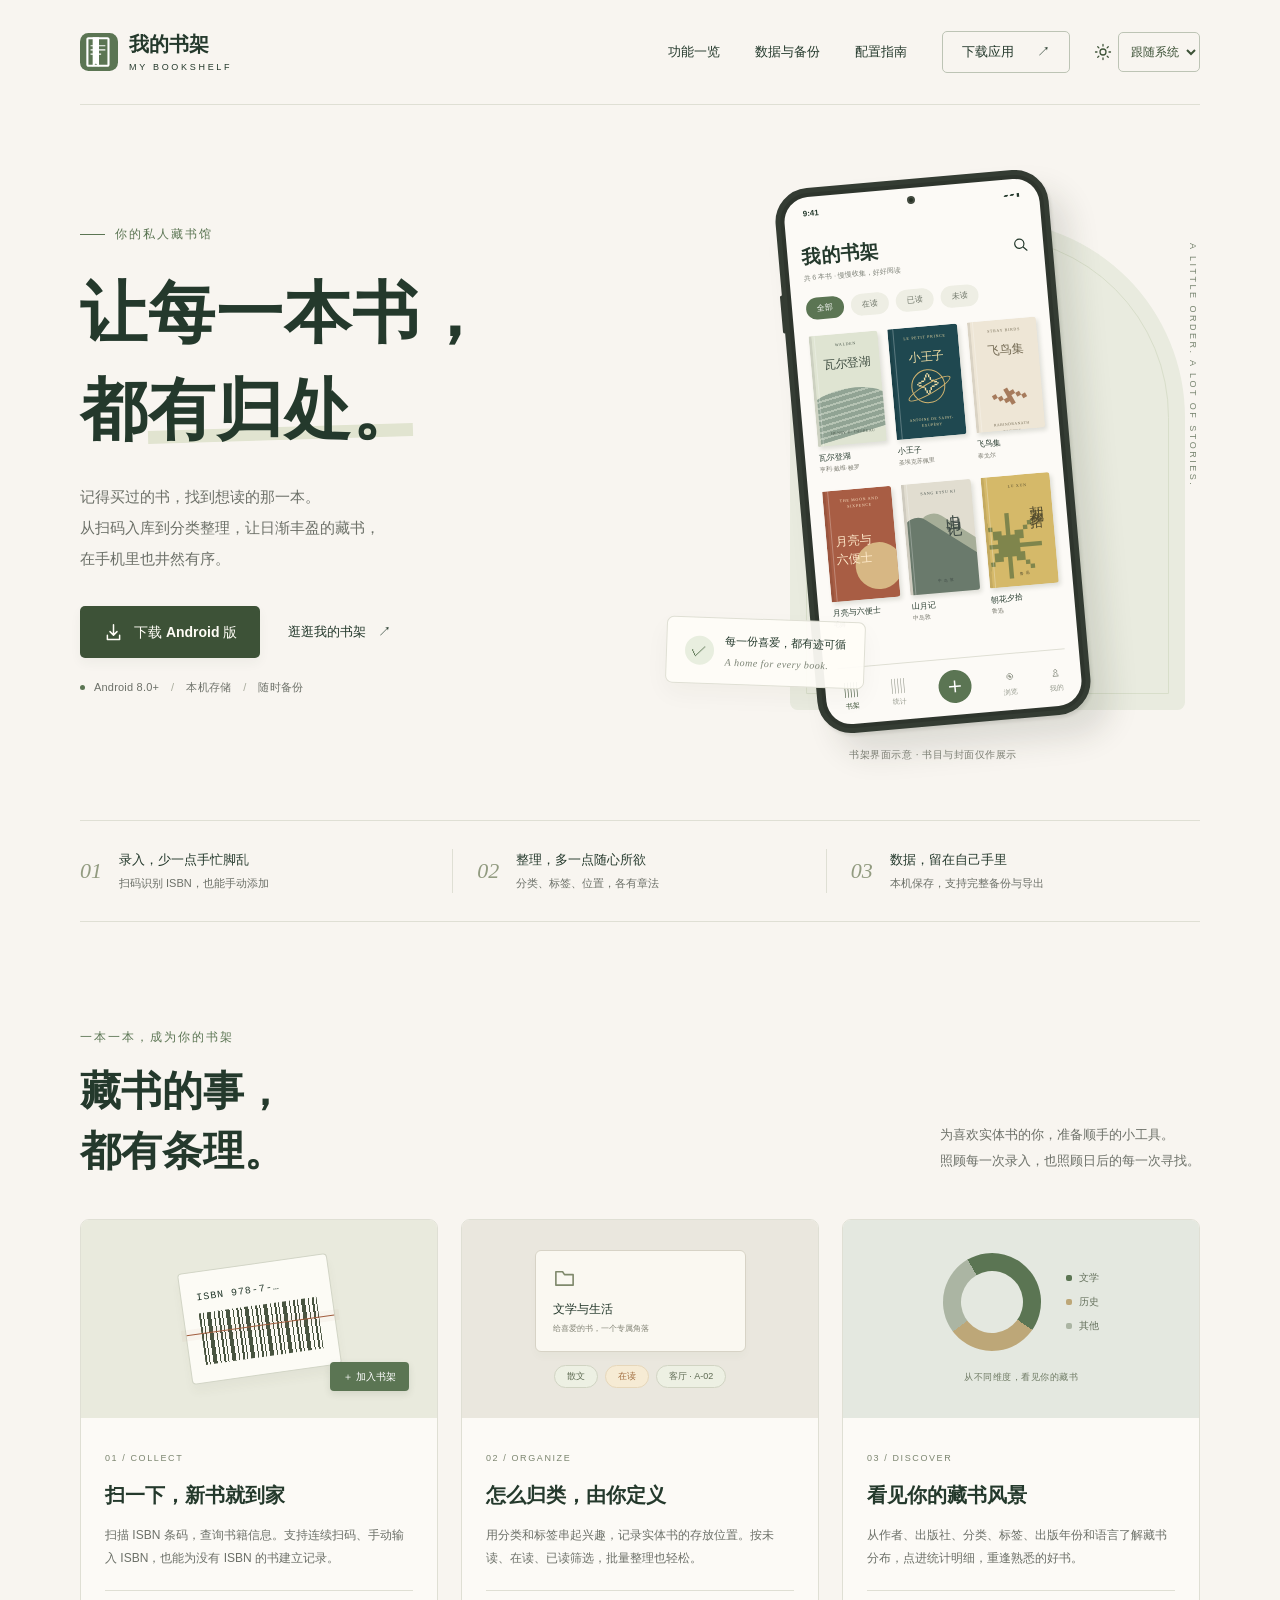
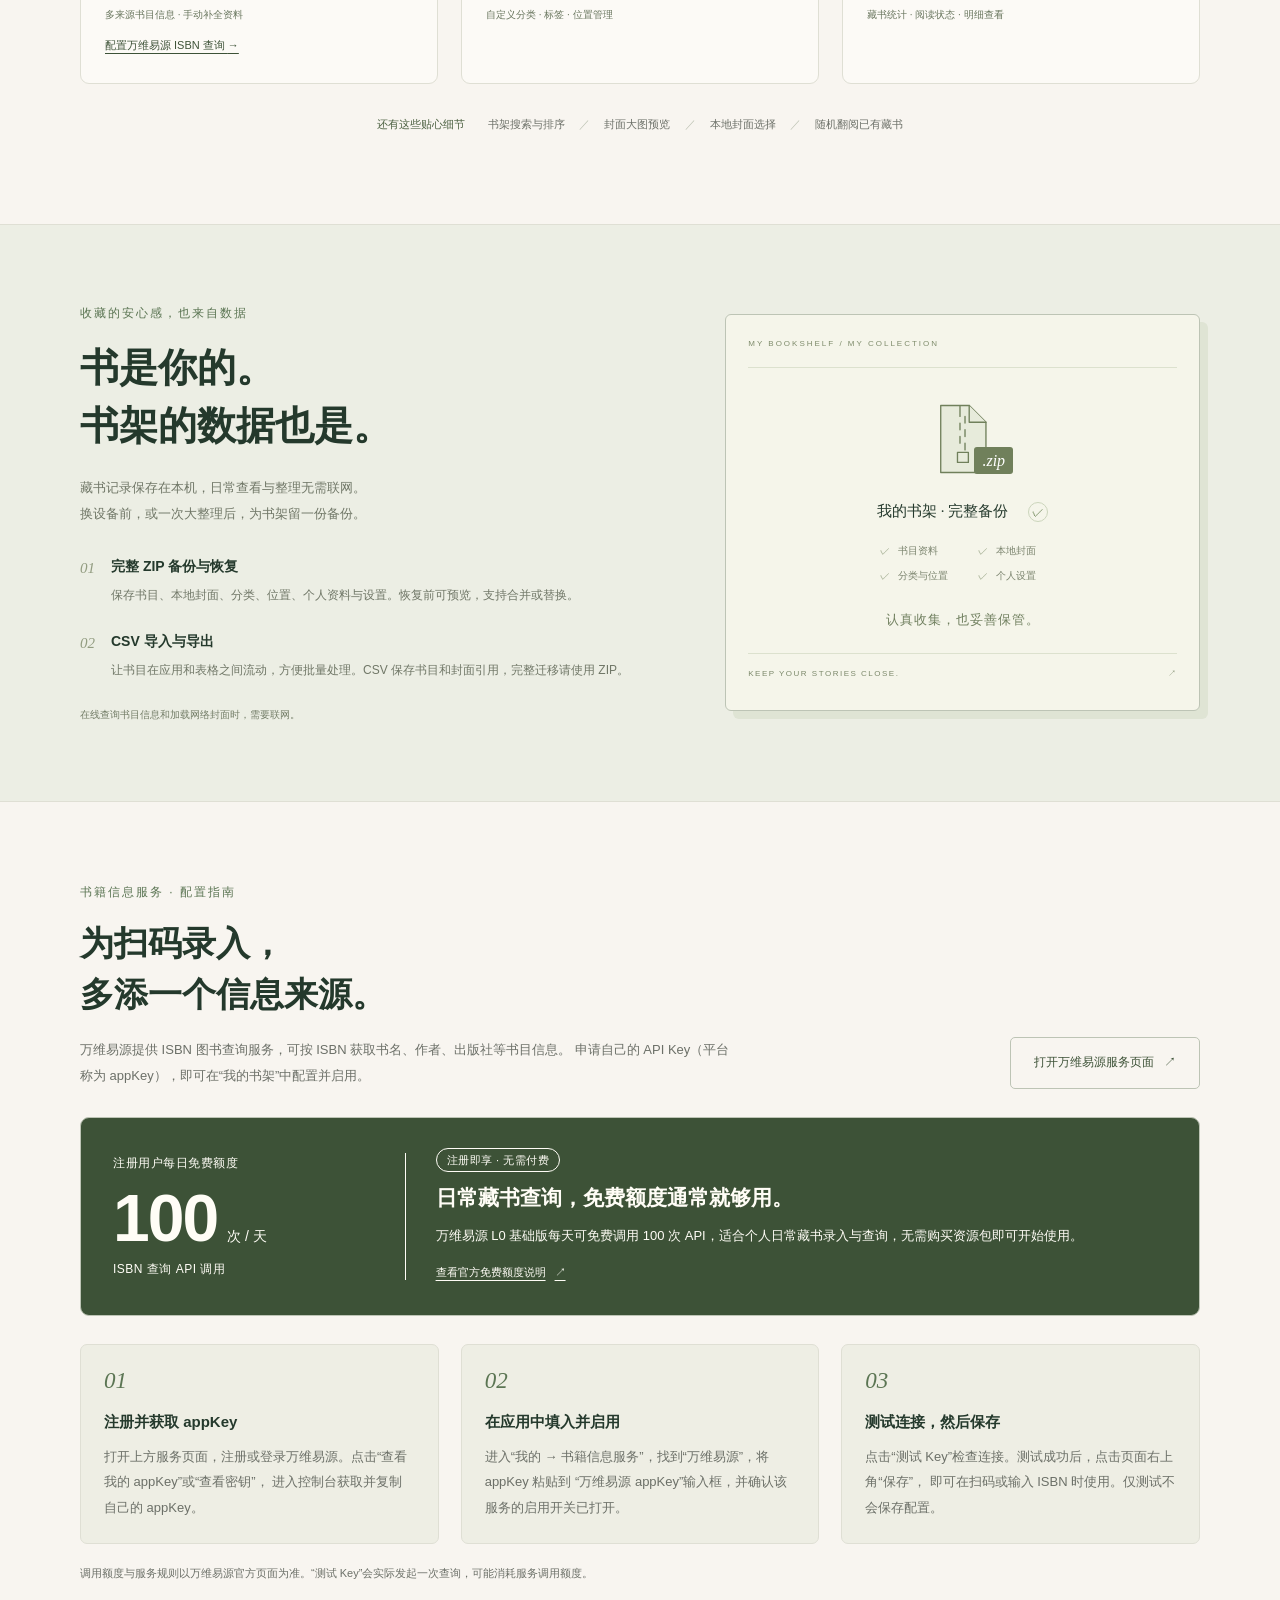
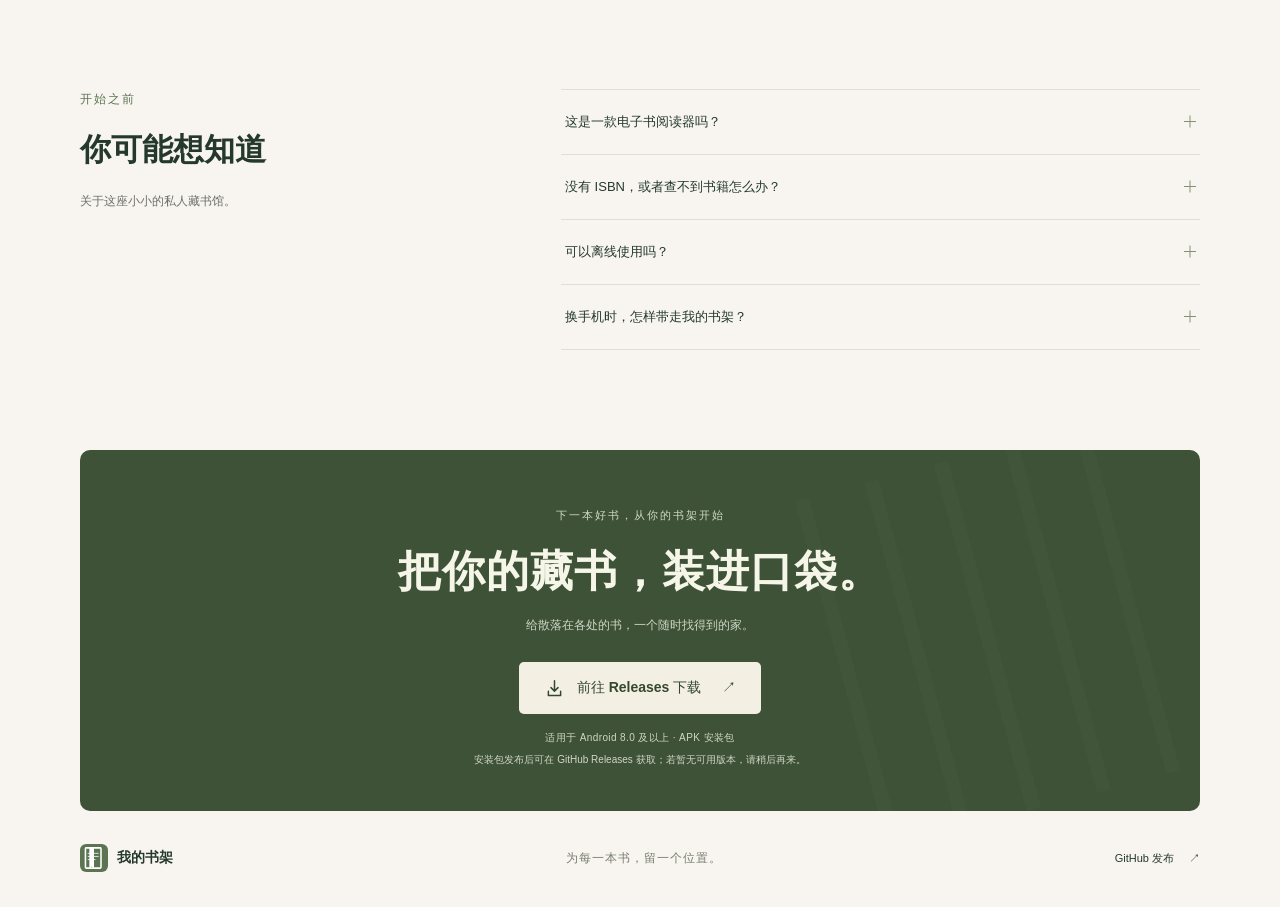
==== commit 5d955e91: "Sync app icon and highlight free ISBN API quota" ====
--- a/index.html
+++ b/index.html
@@ -16,7 +16,7 @@
       content="扫描、整理、寻找、翻阅。在手机里，安放你的私人藏书馆。适用于 Android 8.0 及以上。"
     />
     <title>我的书架 · 让每一本书，都有归处</title>
-    <link rel="icon" type="image/svg+xml" href="./assets/favicon.svg" />
+    <link rel="icon" type="image/svg+xml" href="./assets/app-icon.svg" />
     <!-- Apply the saved theme before styles load to avoid a light-theme flash. -->
     <script src="./theme.js"></script>
     <link rel="stylesheet" href="./styles.css" />
@@ -25,7 +25,7 @@
     <a class="skip-link" href="#main">跳到主要内容</a>
     <header class="site-header wrap">
       <a class="brand" href="#" aria-label="我的书架，返回顶部">
-        <img src="./assets/favicon.svg" width="38" height="38" alt="" />
+        <img src="./assets/app-icon.svg" width="38" height="38" alt="" />
         <span
           >我的书架<span class="brand-en" lang="en">MY BOOKSHELF</span></span
         >
@@ -372,6 +372,29 @@
             <span class="sr-only">（在新标签页打开）</span>
           </a>
         </div>
+        <aside class="service-quota" aria-labelledby="quota-title">
+          <div class="quota-amount">
+            <span class="quota-label">注册用户每日免费额度</span>
+            <p class="quota-number"><strong>100</strong><span>次 / 天</span></p>
+            <span class="quota-caption">ISBN 查询 API 调用</span>
+          </div>
+          <div class="quota-copy">
+            <span class="quota-badge">注册即享 · 无需付费</span>
+            <h3 id="quota-title">日常藏书查询，免费额度通常就够用。</h3>
+            <p>
+              万维易源 L0 基础版每天可免费调用 100 次
+              API，适合个人日常藏书录入与查询，无需购买资源包即可开始使用。
+            </p>
+            <a
+              class="quota-link"
+              href="https://www.showapi.com/free-api"
+              target="_blank"
+              rel="noopener noreferrer"
+              >查看官方免费额度说明 <span aria-hidden="true">↗</span
+              ><span class="sr-only">（在新标签页打开）</span></a
+            >
+          </div>
+        </aside>
         <ol class="setup-steps">
           <li>
             <span class="setup-number" aria-hidden="true">01</span>
@@ -492,7 +515,7 @@
 
     <footer class="site-footer wrap">
       <a class="brand footer-brand" href="#"
-        ><img src="./assets/favicon.svg" width="28" height="28" alt="" /><span
+        ><img src="./assets/app-icon.svg" width="28" height="28" alt="" /><span
           >我的书架</span
         ></a
       >
--- a/styles.css
+++ b/styles.css
@@ -2021,6 +2021,77 @@
 .service-link:hover {
   background: var(--control-hover);
 }
+.service-quota {
+  display: grid;
+  grid-template-columns: minmax(170px, 0.4fr) 1fr;
+  align-items: center;
+  gap: 30px;
+  margin-bottom: 28px;
+  padding: 28px 32px;
+  border: 1px solid var(--control-border);
+  border-radius: 9px;
+  background: var(--primary-bg);
+  color: var(--on-accent);
+}
+.quota-amount {
+  border-right: 1px solid currentColor;
+  padding-right: 24px;
+}
+.quota-label,
+.quota-caption {
+  display: block;
+  font-size: 12px;
+  letter-spacing: 0.5px;
+}
+.quota-number {
+  display: flex;
+  align-items: baseline;
+  gap: 10px;
+  margin: 12px 0 8px;
+  line-height: 1;
+}
+.quota-number strong {
+  font-size: 66px;
+  font-weight: 700;
+  letter-spacing: -2px;
+  font-variant-numeric: lining-nums;
+}
+.quota-number > span {
+  white-space: nowrap;
+  font-size: 14px;
+}
+.quota-badge {
+  display: inline-block;
+  padding: 2px 10px;
+  border: 1px solid currentColor;
+  border-radius: 20px;
+  font-size: 11px;
+  letter-spacing: 0.5px;
+}
+.quota-copy h3 {
+  margin: 10px 0 8px;
+  font-family: var(--serif);
+  font-size: 21px;
+  line-height: 1.6;
+  font-weight: 600;
+}
+.quota-copy p {
+  font-size: 13px;
+  line-height: 1.9;
+}
+.quota-link {
+  display: inline-flex;
+  align-items: center;
+  gap: 9px;
+  margin-top: 10px;
+  min-height: 28px;
+  font-size: 11px;
+  text-decoration: underline;
+  text-underline-offset: 4px;
+}
+.quota-link:focus-visible {
+  outline-color: currentColor;
+}
 .setup-steps {
   display: grid;
   grid-template-columns: repeat(3, minmax(0, 1fr));
@@ -2098,6 +2169,22 @@
   }
   .service-description {
     font-size: 12px;
+  }
+  .service-quota {
+    grid-template-columns: 1fr;
+    gap: 20px;
+    padding: 23px;
+  }
+  .quota-amount {
+    border-right: 0;
+    border-bottom: 1px solid currentColor;
+    padding: 0 0 20px;
+  }
+  .quota-number strong {
+    font-size: 60px;
+  }
+  .quota-copy h3 {
+    font-size: 20px;
   }
   .setup-steps {
     grid-template-columns: 1fr;
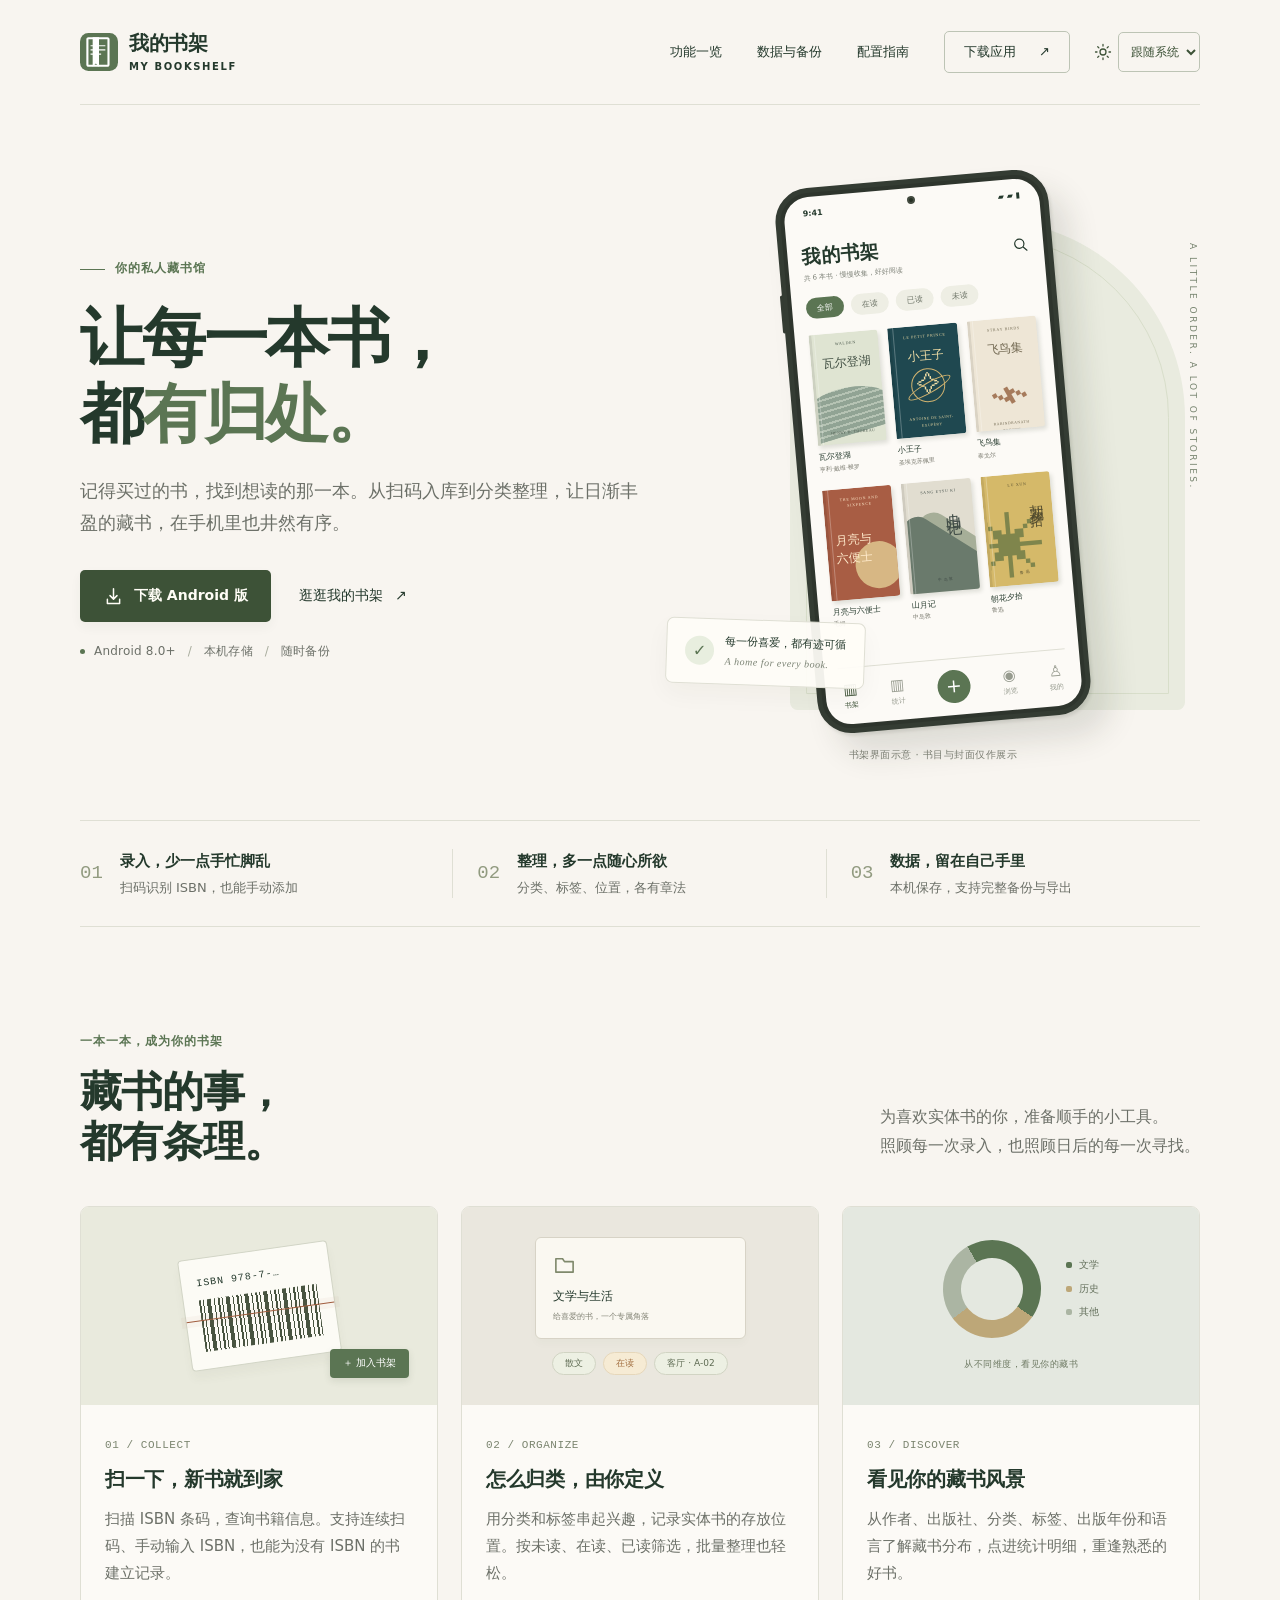
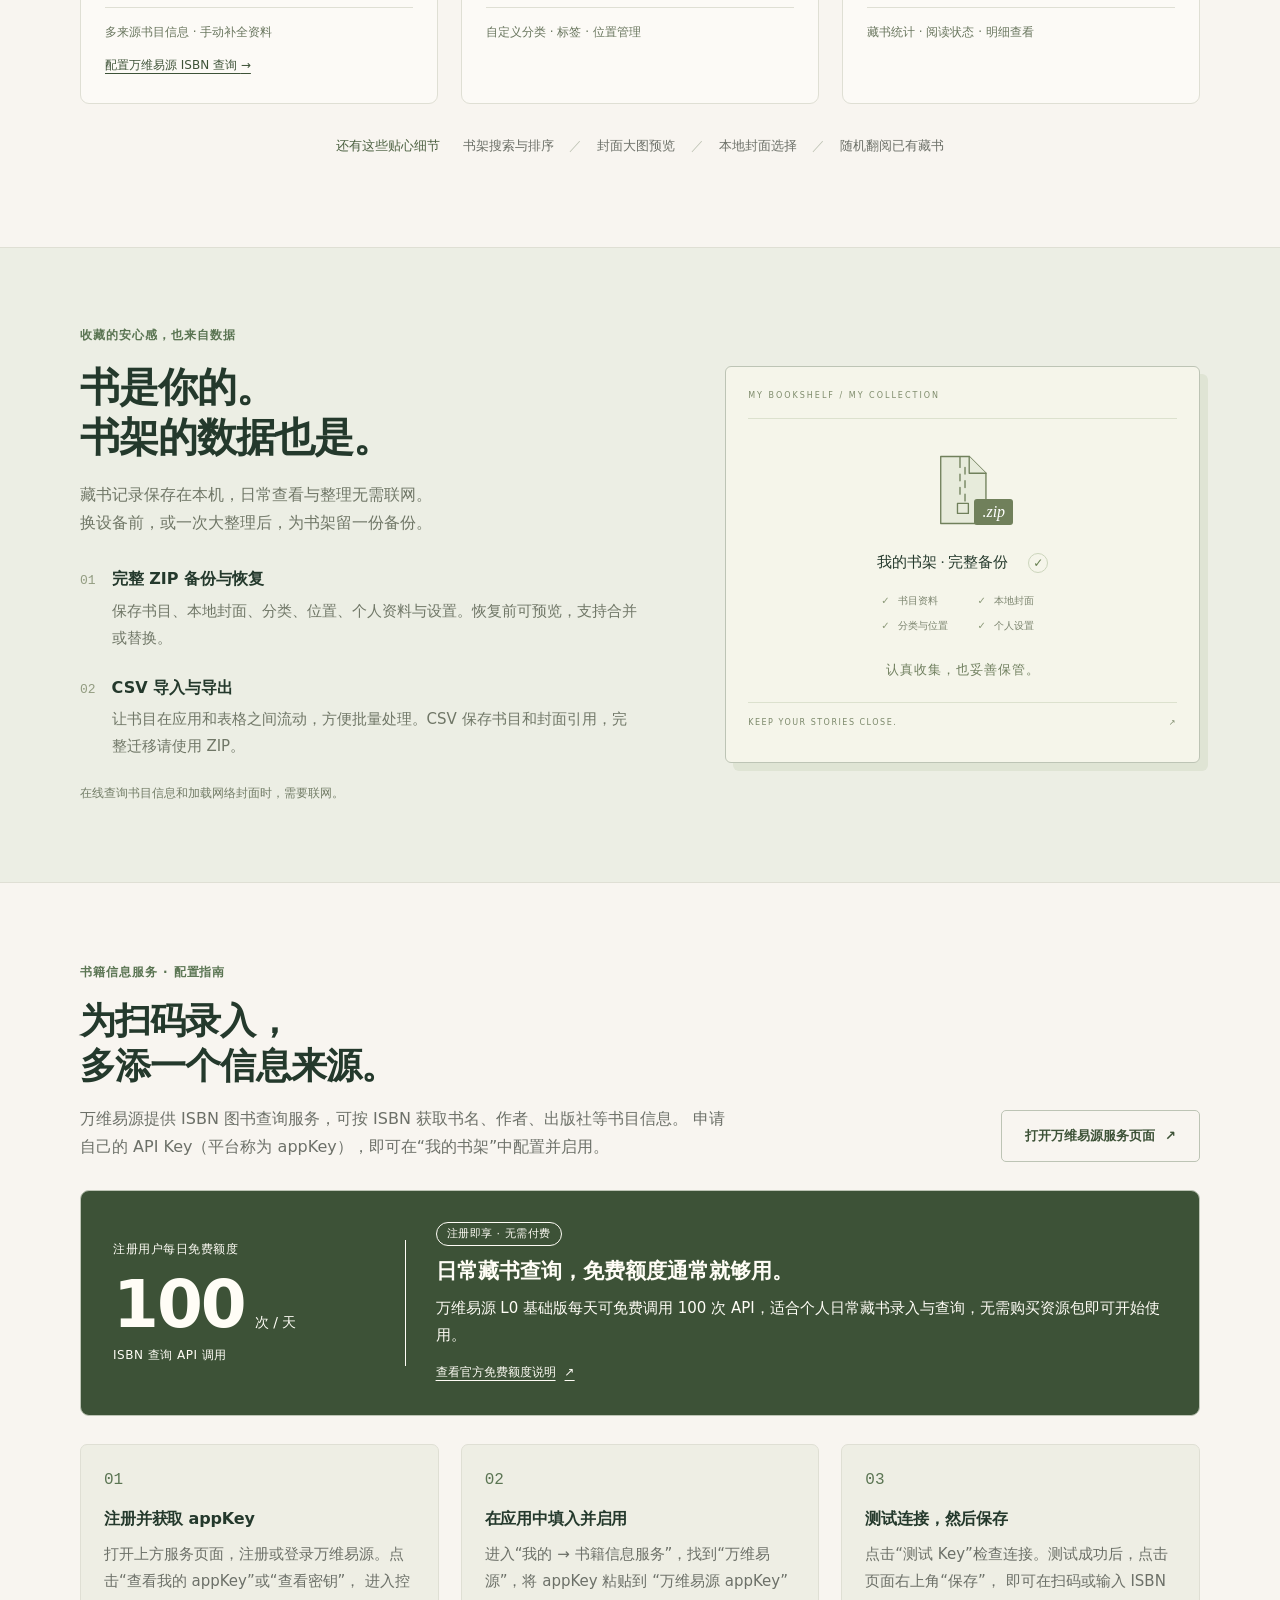
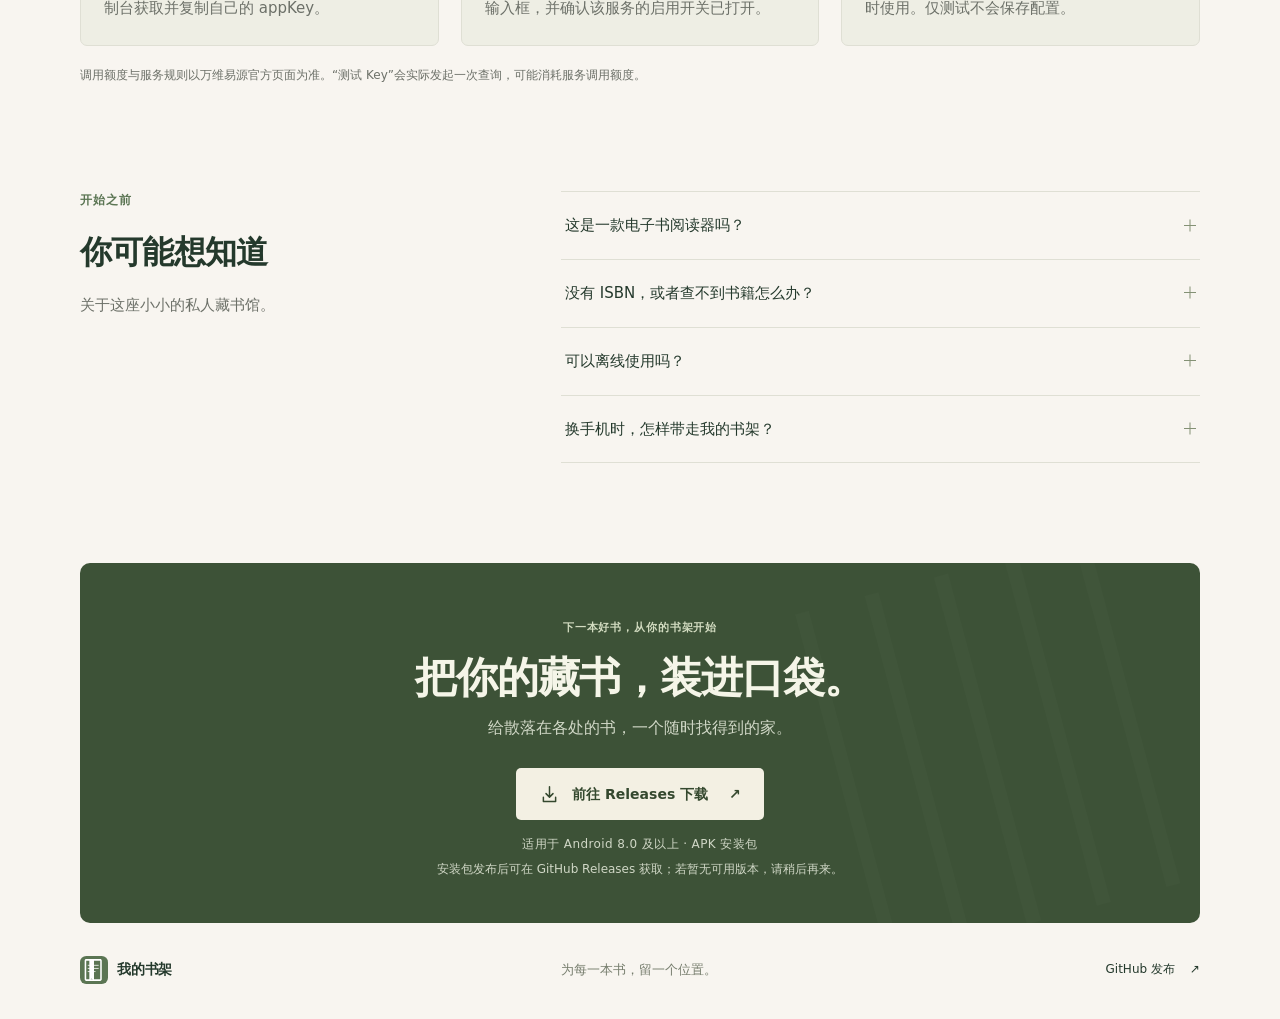
==== commit 77fc71d0: "Sync landing page typography refresh" ====
--- a/index.html
+++ b/index.html
@@ -67,9 +67,7 @@
             让每一本书，<br />都<span class="title-mark">有归处。</span>
           </h1>
           <p class="hero-description">
-            记得买过的书，找到想读的那一本。<br />从扫码入库到分类整理，让日渐丰盈的藏书，<br
-              class="desktop-break"
-            />在手机里也井然有序。
+            记得买过的书，找到想读的那一本。从扫码入库到分类整理，让日渐丰盈的藏书，在手机里也井然有序。
           </p>
           <div class="hero-actions">
             <a class="button button-primary" href="#download">
--- a/styles.css
+++ b/styles.css
@@ -6,7 +6,6 @@
   --section-surface: #eceee4;
   --control-border: #bdc4b5;
   --control-hover: #e9eddf;
-  --highlight: #e1e4d0;
   --primary-bg: #3d5237;
   --primary-hover: #2e4429;
   --on-accent: #fffdf6;
@@ -30,9 +29,15 @@
   --muted: #6c7068;
   --line: #dfdfd4;
   --serif: "Noto Serif CJK SC", "Songti SC", "STSong", "SimSun", serif;
+  /* System sans stack follows the reference site's approach; no web font requests. */
   --sans:
-    -apple-system, BlinkMacSystemFont, "Segoe UI", "PingFang SC",
-    "Microsoft YaHei", sans-serif;
+    -apple-system, BlinkMacSystemFont, "SF Pro Text", Inter, "Segoe UI",
+    system-ui, "PingFang SC", "Hiragino Sans GB", "Microsoft YaHei",
+    "Noto Sans CJK SC", sans-serif;
+  --display: var(--sans);
+  --mono:
+    ui-monospace, "SFMono-Regular", Menlo, Consolas, "Liberation Mono",
+    monospace;
 }
 * {
   box-sizing: border-box;
@@ -46,8 +51,8 @@
   background: var(--paper);
   color: var(--ink);
   font-family: var(--sans);
-  font-size: 15px;
-  line-height: 1.7;
+  font-size: 16px;
+  line-height: 1.65;
   -webkit-font-smoothing: antialiased;
 }
 a {
@@ -78,8 +83,10 @@
 }
 h1,
 h2 {
-  font-family: var(--serif);
-  font-weight: 600;
+  font-family: var(--display);
+  font-weight: 700;
+  letter-spacing: -0.025em;
+  text-wrap: balance;
 }
 img,
 svg {
@@ -138,14 +145,15 @@
   gap: 11px;
   font-size: 20px;
   font-weight: 650;
-  line-height: 1.4;
+  line-height: 1.35;
   flex-shrink: 0;
+  letter-spacing: -0.015em;
 }
 .brand-en {
   display: block;
-  font-size: 9px;
-  letter-spacing: 2.7px;
-  font-weight: 500;
+  font-size: 10px;
+  letter-spacing: 1.6px;
+  font-weight: 600;
   margin-top: 3px;
 }
 .site-header nav {
@@ -188,8 +196,8 @@
   gap: 10px;
   color: var(--green);
   font-size: 12px;
-  letter-spacing: 2px;
-  font-weight: 500;
+  letter-spacing: 0.08em;
+  font-weight: 600;
 }
 .tiny-line {
   width: 25px;
@@ -197,31 +205,21 @@
   background: var(--green);
 }
 h1 {
-  font-size: clamp(44px, 5.2vw, 68px);
-  line-height: 1.45;
-  letter-spacing: 1px;
+  font-size: clamp(44px, 5.2vw, 64px);
+  line-height: 1.18;
+  letter-spacing: -0.035em;
   margin: 22px 0 23px;
 }
 .title-mark {
-  position: relative;
-  isolation: isolate;
   white-space: nowrap;
-}
-.title-mark:after {
-  content: "";
-  position: absolute;
-  z-index: -1;
-  bottom: 7px;
-  left: 0;
-  right: 7px;
-  height: 13px;
-  background: var(--highlight);
-  transform: rotate(-1.7deg);
+  color: var(--green);
 }
 .hero-description {
-  font-size: 15px;
-  line-height: 2.05;
+  font-size: 18px;
+  line-height: 1.75;
   color: var(--muted);
+  max-width: 31em;
+  text-wrap: pretty;
 }
 .hero-actions {
   display: flex;
@@ -237,7 +235,7 @@
   min-height: 52px;
   padding: 13px 23px;
   font-size: 14px;
-  font-weight: 550;
+  font-weight: 600;
   border-radius: 5px;
   transition:
     background 0.2s,
@@ -258,10 +256,10 @@
   display: inline-flex;
   align-items: center;
   gap: 12px;
-  font-size: 13px;
+  font-size: 14px;
 }
 .hero-meta {
-  font-size: 11px;
+  font-size: 12px;
   display: flex;
   align-items: center;
   gap: 9px;
@@ -679,20 +677,20 @@
   padding-right: 0;
 }
 .principle-number {
-  font-family: Georgia, serif;
+  font-family: var(--mono);
   color: #929b80;
-  font-size: 22px;
-  font-style: italic;
+  font-size: 19px;
+  font-style: normal;
 }
 .principles strong {
   display: block;
-  font-size: 13px;
-  font-weight: 550;
+  font-size: 15px;
+  font-weight: 600;
 }
 .principles p > span {
   display: block;
   color: var(--muted);
-  font-size: 11px;
+  font-size: 13px;
   margin-top: 3px;
 }
 .section-space {
@@ -707,12 +705,12 @@
 }
 .section-heading h2 {
   margin-top: 15px;
-  font-size: 41px;
-  line-height: 1.45;
+  font-size: 42px;
+  line-height: 1.2;
 }
 .section-heading > p {
-  font-size: 13px;
-  line-height: 2;
+  font-size: 16px;
+  line-height: 1.8;
   color: var(--muted);
   padding-bottom: 7px;
 }
@@ -893,27 +891,30 @@
   padding: 25px 24px 26px;
 }
 .feature-index {
-  font-size: 9px;
-  letter-spacing: 1.6px;
+  font-family: var(--mono);
+  font-size: 11px;
+  letter-spacing: 0.05em;
   color: #7b856f;
 }
 .feature-text h3 {
-  font-family: var(--serif);
+  font-family: var(--display);
   font-size: 20px;
-  font-weight: 600;
+  font-weight: 650;
   margin: 9px 0 12px;
+  line-height: 1.45;
+  letter-spacing: -0.015em;
 }
 .feature-text p {
   color: var(--muted);
-  font-size: 12px;
-  line-height: 1.95;
+  font-size: 15px;
+  line-height: 1.8;
 }
 .feature-detail {
   display: block;
   border-top: 1px solid var(--line);
   padding-top: 15px;
   margin-top: 20px;
-  font-size: 10px;
+  font-size: 12px;
   color: #69765e;
 }
 .more-features {
@@ -922,7 +923,7 @@
   justify-content: center;
   gap: 23px;
   margin-top: 31px;
-  font-size: 11px;
+  font-size: 13px;
 }
 .more-features > span {
   color: #4b6040;
@@ -949,13 +950,13 @@
   padding-bottom: 78px;
 }
 .data-copy h2 {
-  font-size: 39px;
-  line-height: 1.5;
+  font-size: 40px;
+  line-height: 1.25;
   margin-top: 16px;
 }
 .data-description {
-  font-size: 13px;
-  line-height: 2;
+  font-size: 16px;
+  line-height: 1.8;
   color: #707767;
   margin-top: 19px;
 }
@@ -971,24 +972,22 @@
   gap: 16px;
 }
 .data-list li > span {
-  font:
-    italic 15px Georgia,
-    serif;
+  font: 500 13px/1.5 var(--mono);
   color: #929c80;
   margin-top: 5px;
 }
 .data-list h3 {
-  font-size: 14px;
-  font-weight: 600;
+  font-size: 16px;
+  font-weight: 650;
 }
 .data-list p {
+  font-size: 15px;
+  color: #707767;
+  line-height: 1.8;
+  margin-top: 5px;
+}
+.data-note {
   font-size: 12px;
-  color: #707767;
-  line-height: 1.95;
-  margin-top: 5px;
-}
-.data-note {
-  font-size: 10px;
   color: #737d67;
   margin-top: 24px;
 }
@@ -1091,11 +1090,11 @@
   padding-bottom: 100px;
 }
 .faq h2 {
-  font-size: 31px;
+  font-size: 32px;
   margin-top: 15px;
 }
 .faq-intro {
-  font-size: 12px;
+  font-size: 15px;
   color: var(--muted);
   margin-top: 14px;
 }
@@ -1109,7 +1108,7 @@
   list-style: none;
   cursor: pointer;
   padding: 21px 4px;
-  font-size: 13px;
+  font-size: 15px;
   display: flex;
   align-items: center;
   justify-content: space-between;
@@ -1142,8 +1141,8 @@
   transform: rotate(0);
 }
 details > p {
-  font-size: 12px;
-  line-height: 1.95;
+  font-size: 15px;
+  line-height: 1.8;
   color: var(--muted);
   padding: 0 30px 22px 4px;
 }
@@ -1163,13 +1162,13 @@
   font-size: 11px;
 }
 .download-section h2 {
-  font-size: 43px;
-  line-height: 1.5;
-  letter-spacing: 1px;
+  font-size: 42px;
+  line-height: 1.25;
+  letter-spacing: -0.025em;
   margin-top: 15px;
 }
 .download-description {
-  font-size: 12px;
+  font-size: 16px;
   color: #d0d7c6;
   margin-top: 10px;
 }
@@ -1187,13 +1186,13 @@
   margin-left: 9px;
 }
 .download-meta {
-  font-size: 10px;
+  font-size: 12px;
   color: #d0d7c6;
   margin-top: 15px;
   letter-spacing: 0.4px;
 }
 .release-note {
-  font-size: 10px;
+  font-size: 12px;
   color: #d0d7c6;
   margin-top: 5px;
 }
@@ -1223,13 +1222,13 @@
   gap: 9px;
 }
 .site-footer p {
-  font-family: var(--serif);
+  font-family: var(--sans);
+  font-size: 13px;
+  color: #777e6e;
+  letter-spacing: 0;
+}
+.footer-github {
   font-size: 12px;
-  color: #777e6e;
-  letter-spacing: 1px;
-}
-.footer-github {
-  font-size: 11px;
   display: flex;
   align-items: center;
   gap: 15px;
@@ -1265,7 +1264,7 @@
     bottom: 89px;
   }
   .hero-description {
-    font-size: 16px;
+    font-size: 19px;
   }
 }
 @media (max-width: 1050px) {
@@ -1278,7 +1277,7 @@
     gap: 0;
   }
   h1 {
-    font-size: 53px;
+    font-size: 54px;
   }
   .hero-actions {
     gap: 19px;
@@ -1321,10 +1320,10 @@
     gap: 10px;
   }
   .principles strong {
+    font-size: 14px;
+  }
+  .principles p > span {
     font-size: 12px;
-  }
-  .principles p > span {
-    font-size: 10px;
   }
   .feature-grid {
     gap: 16px;
@@ -1368,11 +1367,11 @@
     justify-content: center;
   }
   h1 {
-    font-size: 57px;
+    font-size: 56px;
     margin-block: 20px;
   }
   .hero-description {
-    font-size: 15px;
+    font-size: 18px;
   }
   .hero-visual {
     height: 590px;
@@ -1419,11 +1418,11 @@
     margin-top: 7px;
   }
   .principles strong {
-    font-size: 11px;
+    font-size: 13px;
   }
   .principles p > span {
-    font-size: 10px;
-    line-height: 1.9;
+    font-size: 12px;
+    line-height: 1.7;
   }
   .section-space {
     padding-top: 75px;
@@ -1433,7 +1432,7 @@
     font-size: 35px;
   }
   .section-heading > p {
-    font-size: 11px;
+    font-size: 15px;
   }
   .feature-grid {
     gap: 13px;
@@ -1445,14 +1444,14 @@
     padding: 18px 14px 20px;
   }
   .feature-text h3 {
-    font-size: 16px;
+    font-size: 18px;
   }
   .feature-text p {
+    font-size: 14px;
+  }
+  .feature-detail {
     font-size: 11px;
-  }
-  .feature-detail {
-    font-size: 9px;
-    line-height: 1.8;
+    line-height: 1.7;
     min-height: 48px;
   }
   .barcode {
@@ -1516,7 +1515,7 @@
     font-size: 30px;
   }
   .data-copy .eyebrow {
-    font-size: 10px;
+    font-size: 11px;
     letter-spacing: 1px;
   }
   .data-description br {
@@ -1549,7 +1548,7 @@
     font-size: 25px;
   }
   summary {
-    font-size: 12px;
+    font-size: 15px;
   }
   .download-section h2 {
     font-size: 37px;
@@ -1571,8 +1570,8 @@
     height: 33px;
   }
   .brand-en {
-    font-size: 7px;
-    letter-spacing: 2px;
+    font-size: 9px;
+    letter-spacing: 1.3px;
   }
   .site-header nav {
     gap: 0;
@@ -1593,18 +1592,14 @@
     font-size: 11px;
   }
   h1 {
-    font-size: 48px;
-    line-height: 1.47;
-    letter-spacing: 0;
+    font-size: 46px;
+    line-height: 1.2;
+    letter-spacing: -0.03em;
     margin: 21px 0 19px;
   }
-  .title-mark:after {
-    height: 10px;
-    bottom: 5px;
-  }
   .hero-description {
-    font-size: 13px;
-    line-height: 2;
+    font-size: 16px;
+    line-height: 1.8;
   }
   .hero-actions {
     gap: 20px;
@@ -1612,7 +1607,7 @@
   }
   .button {
     min-height: 48px;
-    font-size: 12px;
+    font-size: 14px;
     padding-inline: 17px;
     gap: 7px;
   }
@@ -1621,11 +1616,11 @@
     height: 18px;
   }
   .text-link {
+    font-size: 13px;
+    gap: 8px;
+  }
+  .hero-meta {
     font-size: 11px;
-    gap: 8px;
-  }
-  .hero-meta {
-    font-size: 9px;
     gap: 7px;
     margin-top: 17px;
   }
@@ -1711,17 +1706,17 @@
     border-bottom: 0;
   }
   .principle-number {
-    font-size: 21px;
+    font-size: 19px;
     width: 25px;
   }
   .principles p {
     margin-top: 0;
   }
   .principles strong {
-    font-size: 12px;
+    font-size: 14px;
   }
   .principles p > span {
-    font-size: 11px;
+    font-size: 13px;
   }
   .section-space {
     padding-top: 59px;
@@ -1733,17 +1728,17 @@
   }
   .section-heading h2 {
     font-size: 33px;
-    line-height: 1.5;
+    line-height: 1.25;
     margin-top: 12px;
   }
   .section-heading > p {
-    font-size: 12px;
+    font-size: 15px;
     padding-bottom: 0;
     margin-top: 17px;
   }
   .eyebrow {
-    font-size: 10px;
-    letter-spacing: 1.5px;
+    font-size: 11px;
+    letter-spacing: 0.06em;
   }
   .feature-grid {
     grid-template-columns: 1fr;
@@ -1760,10 +1755,10 @@
     margin-block: 8px 11px;
   }
   .feature-text p {
+    font-size: 15px;
+  }
+  .feature-detail {
     font-size: 12px;
-  }
-  .feature-detail {
-    font-size: 10px;
     min-height: 0;
     margin-top: 18px;
     padding-top: 15px;
@@ -1816,7 +1811,7 @@
     font-size: 10px;
   }
   .more-features {
-    font-size: 10px;
+    font-size: 12px;
     margin-top: 26px;
   }
   .more-features > p {
@@ -1836,20 +1831,20 @@
     font-size: 32px;
   }
   .data-description {
-    font-size: 12px;
+    font-size: 15px;
   }
   .data-list {
     margin-top: 26px;
     gap: 23px;
   }
   .data-list h3 {
-    font-size: 14px;
+    font-size: 16px;
   }
   .data-list p {
+    font-size: 15px;
+  }
+  .data-note {
     font-size: 12px;
-  }
-  .data-note {
-    font-size: 10px;
     line-height: 1.9;
   }
   .backup-visual {
@@ -1882,15 +1877,15 @@
     font-size: 29px;
   }
   .faq-intro {
-    font-size: 11px;
+    font-size: 14px;
     margin-top: 9px;
   }
   summary {
-    font-size: 12px;
+    font-size: 15px;
     padding-block: 20px;
   }
   details > p {
-    font-size: 12px;
+    font-size: 15px;
   }
   .download-section {
     padding: 39px 19px 33px;
@@ -1903,14 +1898,14 @@
   .download-section h2 {
     font-size: 33px;
     margin-top: 18px;
-    line-height: 1.5;
+    line-height: 1.25;
   }
   .mobile-break {
     display: block;
   }
   .download-description {
-    font-size: 11px;
-    line-height: 1.9;
+    font-size: 15px;
+    line-height: 1.8;
     margin-top: 12px;
   }
   .button-light {
@@ -1919,10 +1914,10 @@
     font-size: 12px;
   }
   .download-meta {
-    font-size: 9px;
+    font-size: 11px;
   }
   .release-note {
-    font-size: 9px;
+    font-size: 11px;
     line-height: 1.9;
     max-width: 265px;
     margin: 7px auto 0;
@@ -1948,13 +1943,13 @@
   .site-footer p {
     order: 3;
     width: 100%;
-    font-size: 10px;
-    letter-spacing: 1px;
+    font-size: 12px;
+    letter-spacing: 0;
     text-align: center;
     margin-top: 6px;
   }
   .footer-github {
-    font-size: 10px;
+    font-size: 12px;
     gap: 10px;
   }
 }
@@ -1963,13 +1958,13 @@
     width: calc(100% - 32px);
   }
   h1 {
-    font-size: 42px;
+    font-size: 39px;
   }
   .hero-actions {
     gap: 13px;
   }
   .hero-description {
-    font-size: 12px;
+    font-size: 15px;
   }
   .hero-visual {
     height: 550px;
@@ -2002,13 +1997,13 @@
   max-width: 650px;
 }
 .service-copy h2 {
-  font-size: 34px;
-  line-height: 1.5;
+  font-size: 36px;
+  line-height: 1.25;
   margin-top: 15px;
 }
 .service-description {
-  font-size: 13px;
-  line-height: 2;
+  font-size: 16px;
+  line-height: 1.8;
   color: var(--muted);
   margin-top: 17px;
 }
@@ -2016,14 +2011,14 @@
   border: 1px solid var(--control-border);
   color: var(--green-dark);
   flex-shrink: 0;
-  font-size: 12px;
+  font-size: 13px;
 }
 .service-link:hover {
   background: var(--control-hover);
 }
 .service-quota {
   display: grid;
-  grid-template-columns: minmax(170px, 0.4fr) 1fr;
+  grid-template-columns: minmax(220px, 0.4fr) 1fr;
   align-items: center;
   gap: 30px;
   margin-bottom: 28px;
@@ -2070,14 +2065,14 @@
 }
 .quota-copy h3 {
   margin: 10px 0 8px;
-  font-family: var(--serif);
+  font-family: var(--display);
   font-size: 21px;
-  line-height: 1.6;
-  font-weight: 600;
+  line-height: 1.45;
+  font-weight: 650;
 }
 .quota-copy p {
-  font-size: 13px;
-  line-height: 1.9;
+  font-size: 15px;
+  line-height: 1.8;
 }
 .quota-link {
   display: inline-flex;
@@ -2085,7 +2080,7 @@
   gap: 9px;
   margin-top: 10px;
   min-height: 28px;
-  font-size: 11px;
+  font-size: 12px;
   text-decoration: underline;
   text-underline-offset: 4px;
 }
@@ -2109,24 +2104,24 @@
 .setup-number {
   display: block;
   color: var(--green);
-  font:
-    italic 23px Georgia,
-    serif;
+  font: 500 16px/1.5 var(--mono);
   margin-bottom: 15px;
 }
 .setup-steps h3 {
+  font-size: 16px;
+  font-weight: 650;
+  margin-bottom: 10px;
+  line-height: 1.5;
+  letter-spacing: -0.01em;
+}
+.setup-steps p {
   font-size: 15px;
-  font-weight: 600;
-  margin-bottom: 10px;
-}
-.setup-steps p {
-  font-size: 13px;
-  line-height: 1.95;
+  line-height: 1.8;
   color: var(--muted);
 }
 .setup-note {
-  font-size: 11px;
-  line-height: 1.9;
+  font-size: 12px;
+  line-height: 1.8;
   color: var(--muted);
   margin-top: 19px;
 }
@@ -2140,7 +2135,7 @@
 }
 .feature-setup-link {
   display: inline-block;
-  font-size: 11px;
+  font-size: 12px;
   margin-top: 13px;
 }
 @media (max-width: 800px) {
@@ -2168,7 +2163,7 @@
     font-size: 30px;
   }
   .service-description {
-    font-size: 12px;
+    font-size: 15px;
   }
   .service-quota {
     grid-template-columns: 1fr;
@@ -2194,7 +2189,7 @@
     padding: 23px;
   }
   .setup-note {
-    font-size: 10px;
+    font-size: 12px;
   }
 }
 /* Site theme: keep the individual book-cover artwork in its original palette. */
@@ -2211,7 +2206,6 @@
   --section-surface: #20291f;
   --control-border: #59694f;
   --control-hover: #303d2c;
-  --highlight: #3b4a2f;
   --primary-bg: #a9c394;
   --primary-hover: #bfd6ac;
   --on-accent: #192317;
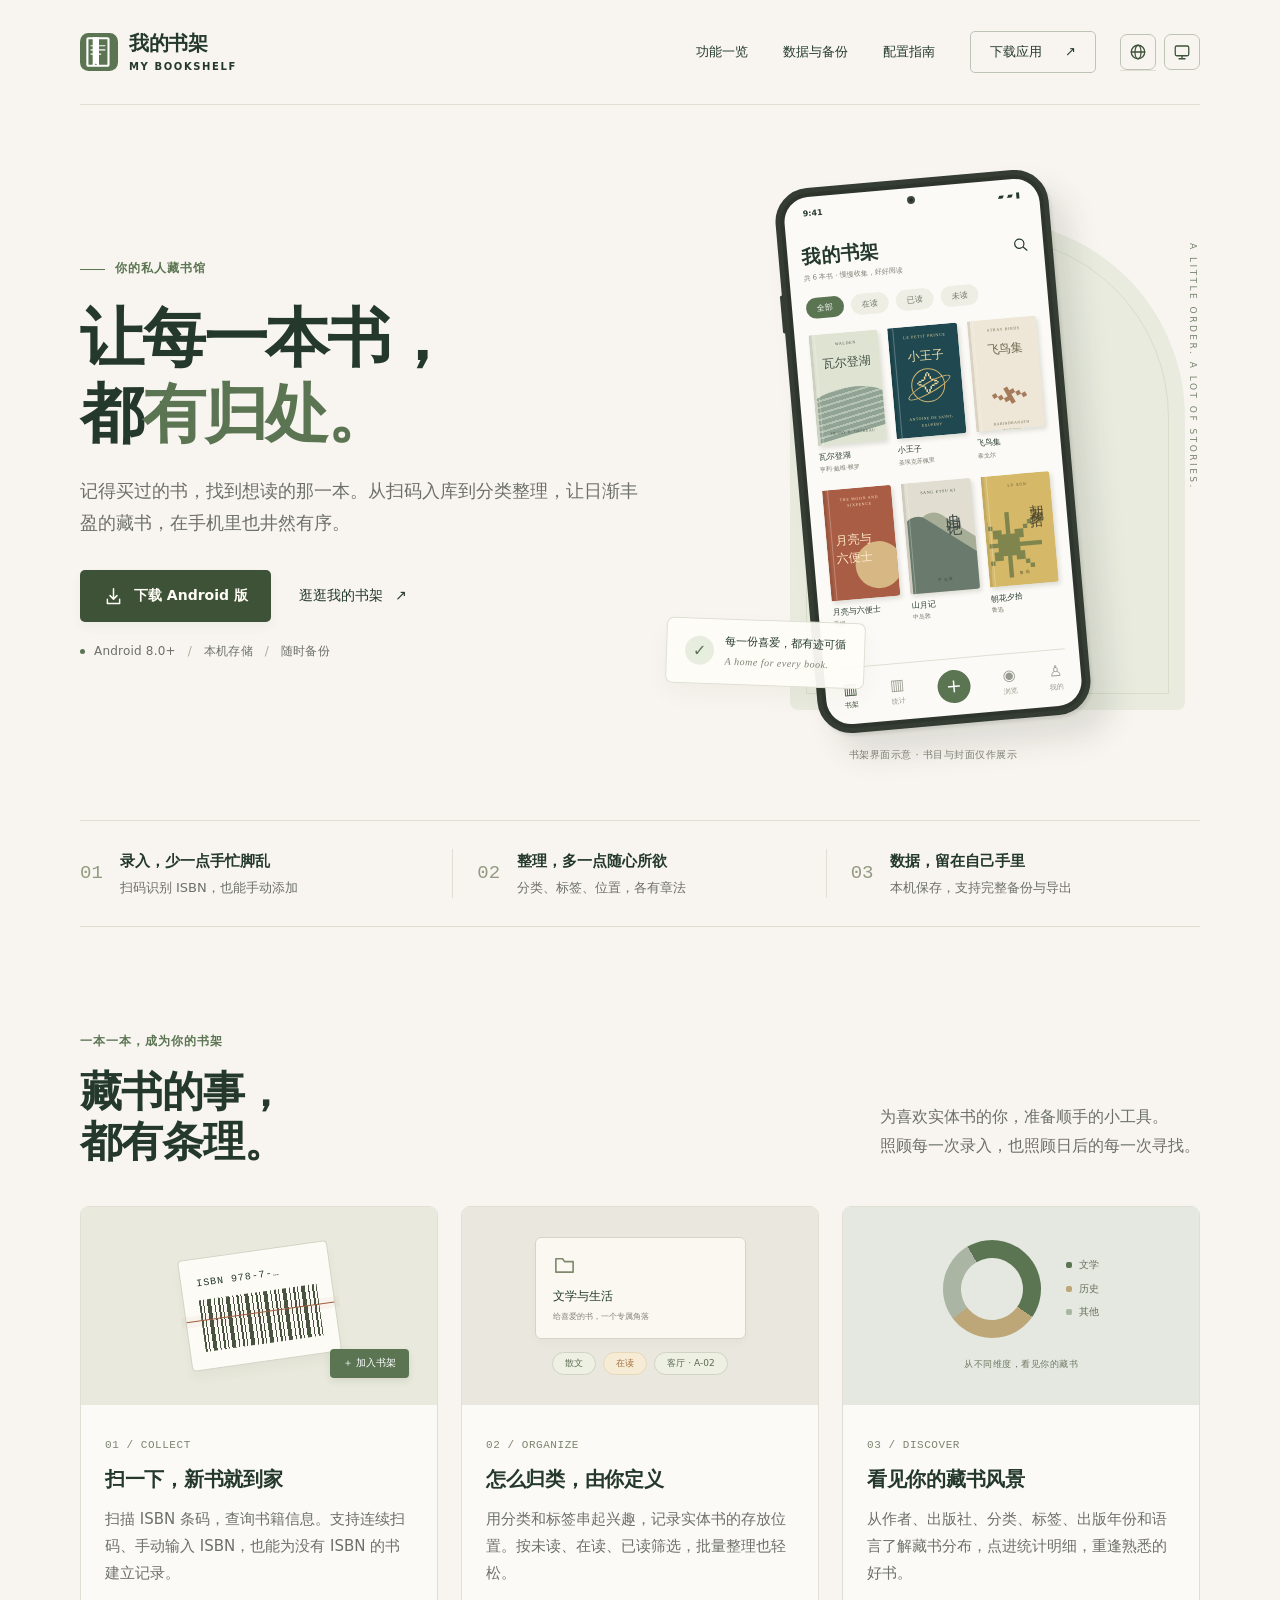
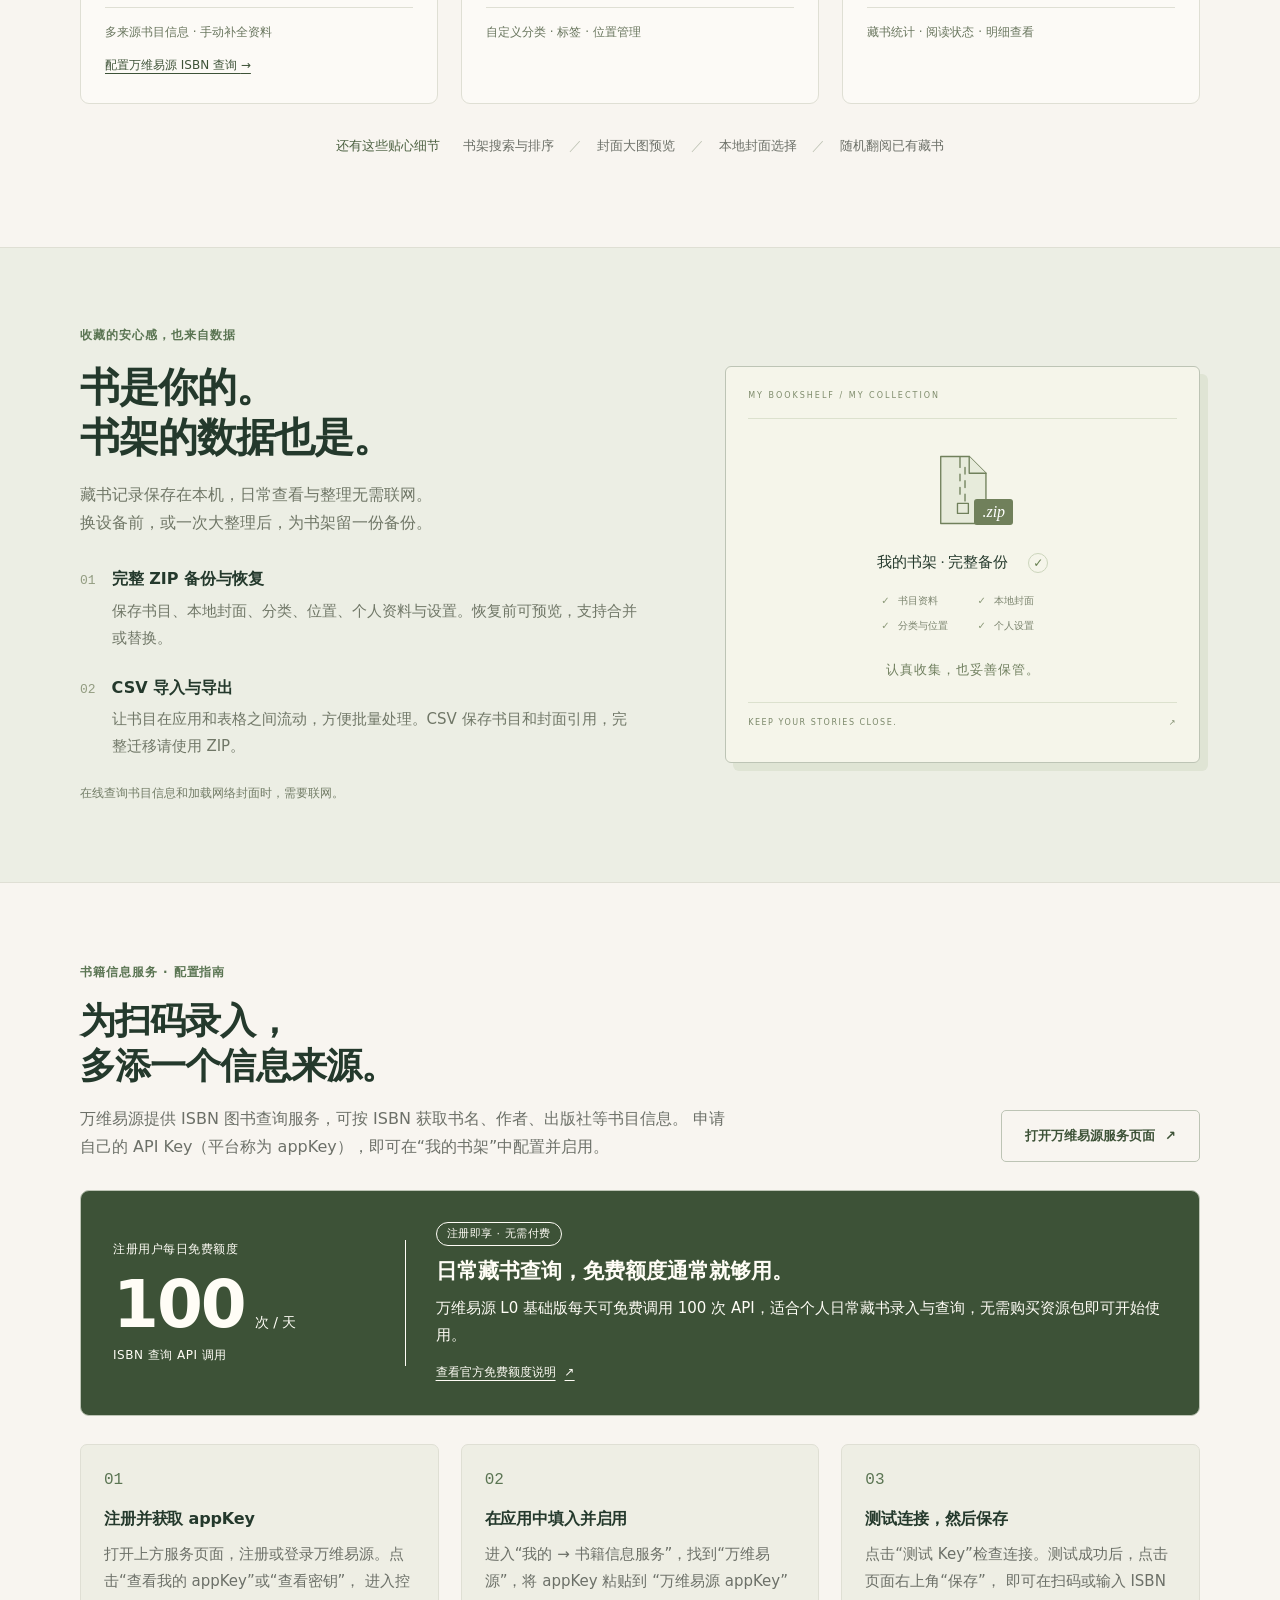
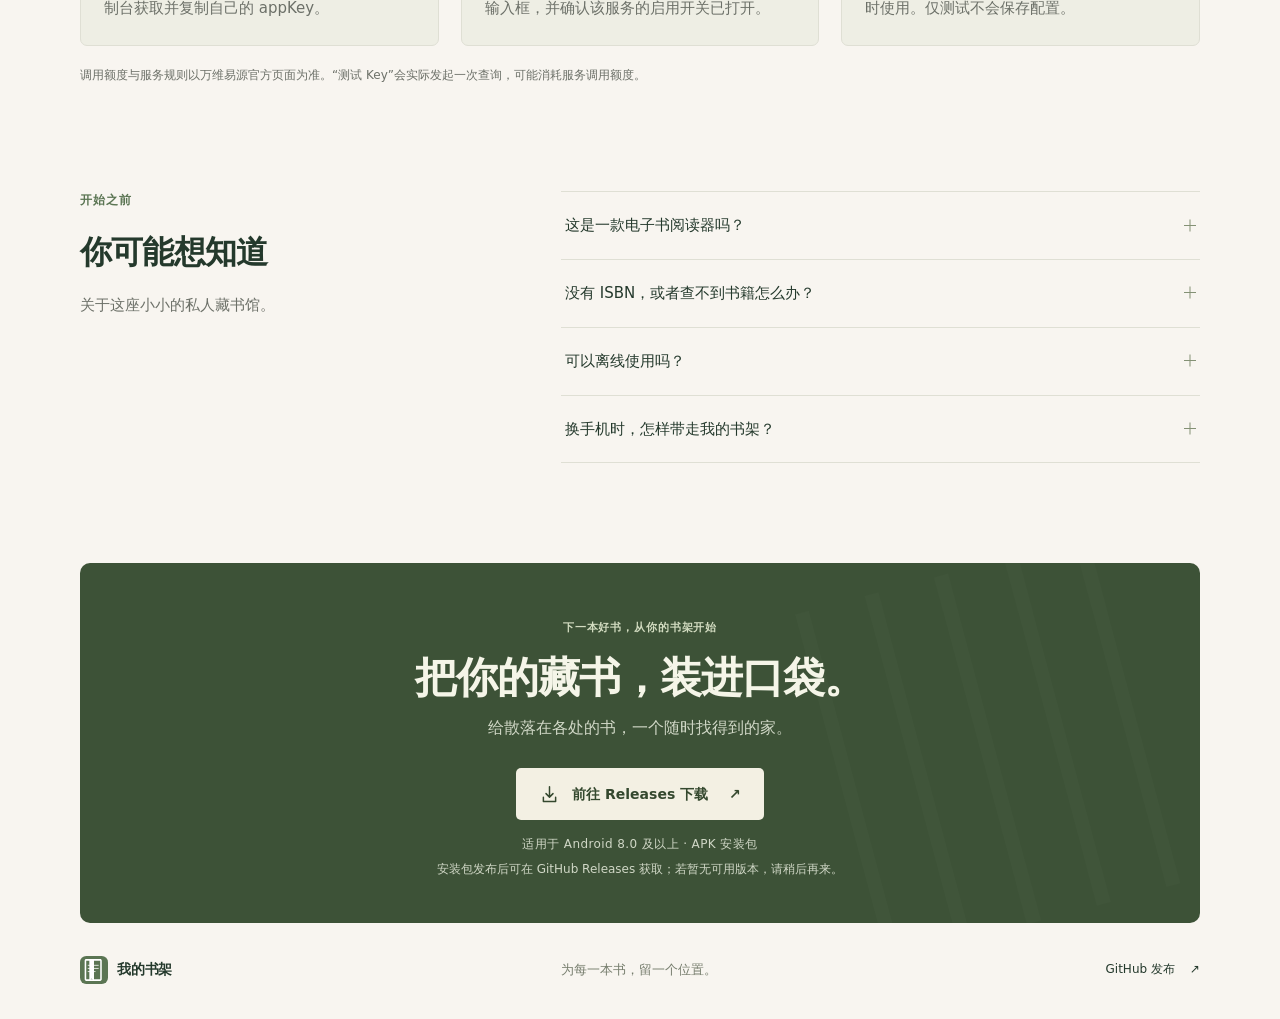
==== commit bfb2b829: "Sync bilingual pages and icon-based theme controls" ====
--- a/index.html
+++ b/index.html
@@ -17,9 +17,11 @@
     />
     <title>我的书架 · 让每一本书，都有归处</title>
     <link rel="icon" type="image/svg+xml" href="./assets/app-icon.svg" />
+    <link rel="alternate" hreflang="zh-CN" href="./index.html" />
+    <link rel="alternate" hreflang="en" href="./en/index.html" />
     <!-- Apply the saved theme before styles load to avoid a light-theme flash. -->
-    <script src="./theme.js"></script>
-    <link rel="stylesheet" href="./styles.css" />
+    <script src="./theme.js?v=2"></script>
+    <link rel="stylesheet" href="./styles.css?v=2" />
   </head>
   <body>
     <a class="skip-link" href="#main">跳到主要内容</a>
@@ -31,7 +33,7 @@
         >
       </a>
       <div class="header-actions">
-        <nav aria-label="主导航">
+        <nav class="primary-nav" aria-label="主导航">
           <a href="#features">功能一览</a>
           <a href="#data">数据与备份</a>
           <a href="#setup">配置指南</a>
@@ -39,23 +41,55 @@
             >下载应用 <span aria-hidden="true">↗</span></a
           >
         </nav>
-        <label class="theme-switcher" hidden>
-          <svg class="icon theme-sun" viewBox="0 0 24 24" aria-hidden="true">
-            <circle cx="12" cy="12" r="4" />
-            <path
-              d="M12 2v2m0 16v2M2 12h2m16 0h2M5 5l1.5 1.5m11 11L19 19M5 19l1.5-1.5m11-11L19 5"
-            />
-          </svg>
-          <svg class="icon theme-moon" viewBox="0 0 24 24" aria-hidden="true">
-            <path d="M20 14A8.5 8.5 0 0 1 10 4a8.5 8.5 0 1 0 10 10Z" />
-          </svg>
-          <span class="sr-only">页面主题</span>
-          <select id="theme-select" aria-label="页面主题">
-            <option value="system">跟随系统</option>
-            <option value="light">浅色主题</option>
-            <option value="dark">深色主题</option>
-          </select>
-        </label>
+        <div class="site-controls">
+          <details class="language-switcher">
+            <summary class="icon-button" aria-label="语言" title="切换语言">
+              <svg class="icon" viewBox="0 0 24 24" aria-hidden="true">
+                <circle cx="12" cy="12" r="9" />
+                <ellipse cx="12" cy="12" rx="4" ry="9" />
+                <path d="M3 12h18" />
+              </svg>
+            </summary>
+            <nav class="language-menu" aria-label="选择语言">
+              <a
+                href="./index.html"
+                lang="zh-CN"
+                hreflang="zh-CN"
+                aria-current="page"
+                >中文 <span aria-hidden="true">✓</span></a
+              >
+              <a href="./en/index.html" lang="en" hreflang="en"
+                >English <span aria-hidden="true">✓</span></a
+              >
+            </nav>
+          </details>
+          <button
+            type="button"
+            id="theme-toggle"
+            class="icon-button theme-switcher"
+            aria-label="主题：跟随系统；点击切换为浅色主题"
+            title="主题：跟随系统；点击切换为浅色主题"
+            hidden
+          >
+            <svg
+              class="icon theme-system"
+              viewBox="0 0 24 24"
+              aria-hidden="true"
+            >
+              <rect x="3" y="4" width="18" height="13" rx="2" />
+              <path d="M8 21h8m-4-4v4" />
+            </svg>
+            <svg class="icon theme-sun" viewBox="0 0 24 24" aria-hidden="true">
+              <circle cx="12" cy="12" r="4" />
+              <path
+                d="M12 2v2m0 16v2M2 12h2m16 0h2M5 5l1.5 1.5m11 11L19 19M5 19l1.5-1.5m11-11L19 5"
+              />
+            </svg>
+            <svg class="icon theme-moon" viewBox="0 0 24 24" aria-hidden="true">
+              <path d="M20 14A8.5 8.5 0 0 1 10 4a8.5 8.5 0 1 0 10 10Z" />
+            </svg>
+          </button>
+        </div>
       </div>
     </header>
 
--- a/styles.css
+++ b/styles.css
@@ -156,16 +156,16 @@
   font-weight: 600;
   margin-top: 3px;
 }
-.site-header nav {
+.site-header .primary-nav {
   display: flex;
   align-items: center;
   gap: 35px;
   font-size: 13px;
 }
-.site-header nav a {
+.site-header .primary-nav a {
   transition: color 0.2s;
 }
-.site-header nav a:hover,
+.site-header .primary-nav a:hover,
 .text-link:hover,
 .footer-github:hover {
   color: var(--green);
@@ -224,6 +224,7 @@
 .hero-actions {
   display: flex;
   align-items: center;
+  flex-wrap: wrap;
   gap: 28px;
   margin-top: 32px;
 }
@@ -266,6 +267,7 @@
   color: var(--muted);
   margin-top: 20px;
   letter-spacing: 0.2px;
+  flex-wrap: wrap;
 }
 .status-dot {
   width: 5px;
@@ -1351,7 +1353,7 @@
   .site-header {
     height: 88px;
   }
-  .site-header nav {
+  .site-header .primary-nav {
     gap: 22px;
   }
   .hero {
@@ -1372,6 +1374,7 @@
   }
   .hero-description {
     font-size: 18px;
+    margin-inline: auto;
   }
   .hero-visual {
     height: 590px;
@@ -1573,10 +1576,10 @@
     font-size: 9px;
     letter-spacing: 1.3px;
   }
-  .site-header nav {
+  .site-header .primary-nav {
     gap: 0;
   }
-  .site-header nav > a:not(.nav-download) {
+  .site-header .primary-nav > a:not(.nav-download) {
     display: none;
   }
   .site-header .nav-download {
@@ -2139,7 +2142,7 @@
   margin-top: 13px;
 }
 @media (max-width: 800px) {
-  .site-header nav {
+  .site-header .primary-nav {
     gap: 18px;
   }
   .service-heading {
@@ -2268,60 +2271,90 @@
   align-items: center;
   gap: 24px;
 }
-.theme-switcher {
+.site-controls {
+  display: flex;
+  align-items: center;
+  gap: 8px;
+}
+.icon-button {
   display: inline-flex;
   align-items: center;
-  flex-shrink: 0;
-  gap: 6px;
+  justify-content: center;
+  width: 36px;
+  height: 36px;
+  padding: 0;
   color: var(--green-dark);
+  background: transparent;
+  border: 1px solid var(--control-border);
+  border-radius: 7px;
+  cursor: pointer;
+  list-style: none;
+}
+.icon-button:hover,
+.language-switcher[open] > summary {
+  background: var(--control-hover);
+}
+.icon-button .icon {
+  width: 18px;
+  height: 18px;
 }
 .theme-switcher[hidden] {
   display: none;
 }
 .theme-switcher .icon {
-  width: 18px;
-  height: 18px;
-}
-.theme-switcher select {
-  font: inherit;
-  font-size: 12px;
-  color: inherit;
+  display: none;
+}
+:root[data-theme-preference="system"] .theme-system,
+:root[data-theme-preference="light"] .theme-sun,
+:root[data-theme-preference="dark"] .theme-moon {
+  display: block;
+}
+.language-switcher {
+  position: relative;
+}
+.language-switcher summary::-webkit-details-marker {
+  display: none;
+}
+.language-menu {
+  position: absolute;
+  right: 0;
+  top: calc(100% + 10px);
+  z-index: 20;
+  min-width: 152px;
+  padding: 6px;
+  border: 1px solid var(--control-border);
+  border-radius: 9px;
   background: var(--paper);
-  border: 1px solid var(--control-border);
+  box-shadow: 0 8px 24px rgb(0 0 0 / 10%);
+}
+.language-menu a {
+  display: flex;
+  align-items: center;
+  justify-content: space-between;
+  padding: 9px 11px;
   border-radius: 5px;
-  min-height: 40px;
-  padding: 7px 4px 7px 8px;
-  cursor: pointer;
-}
-.theme-switcher select:hover {
+  font-size: 14px;
+  white-space: nowrap;
+}
+.language-menu a:hover {
   background: var(--control-hover);
 }
-.theme-moon,
-:root[data-theme="dark"] .theme-sun {
-  display: none;
-}
-:root[data-theme="dark"] .theme-moon {
-  display: block;
+.language-menu a[aria-current="page"] {
+  color: var(--green-dark);
+  font-weight: 650;
+}
+.language-menu a:not([aria-current="page"]) > span {
+  visibility: hidden;
 }
 @media (max-width: 1050px) {
   .header-actions {
     gap: 16px;
   }
-  .site-header nav {
+  .site-header .primary-nav {
     gap: 18px;
   }
 }
 @media (max-width: 800px) {
-  .site-header nav {
-    gap: 12px;
-    font-size: 12px;
-  }
-  .site-header .nav-download {
-    gap: 10px;
-    padding-inline: 12px;
-  }
-}
-@media (max-width: 600px) {
   .site-header {
     height: auto;
     min-height: 110px;
@@ -2332,23 +2365,19 @@
   .header-actions {
     display: contents;
   }
-  .site-header nav {
+  .site-header .primary-nav {
     order: 3;
     width: 100%;
     justify-content: space-between;
     gap: 10px;
     font-size: 11px;
   }
-  .site-header nav > a:not(.nav-download) {
+  .site-header .primary-nav > a:not(.nav-download) {
     display: inline-flex;
   }
   .site-header .nav-download {
     gap: 6px;
     padding: 6px 10px;
-  }
-  .theme-switcher select {
-    font-size: 11px;
-    min-height: 35px;
   }
 }
 @media (prefers-reduced-motion: reduce) {
@@ -2361,3 +2390,23 @@
     transition: none !important;
   }
 }
+
+/* English copy needs room to wrap without shrinking interactive controls. */
+:root:lang(en) .hero-actions > * {
+  flex-shrink: 0;
+}
+@media (max-width: 600px) {
+  :root:lang(en) .hero-actions {
+    row-gap: 16px;
+  }
+  :root:lang(en) .quota-number {
+    flex-wrap: wrap;
+    row-gap: 8px;
+  }
+}
+
+@media (max-width: 360px) {
+  .site-header {
+    column-gap: 8px;
+  }
+}
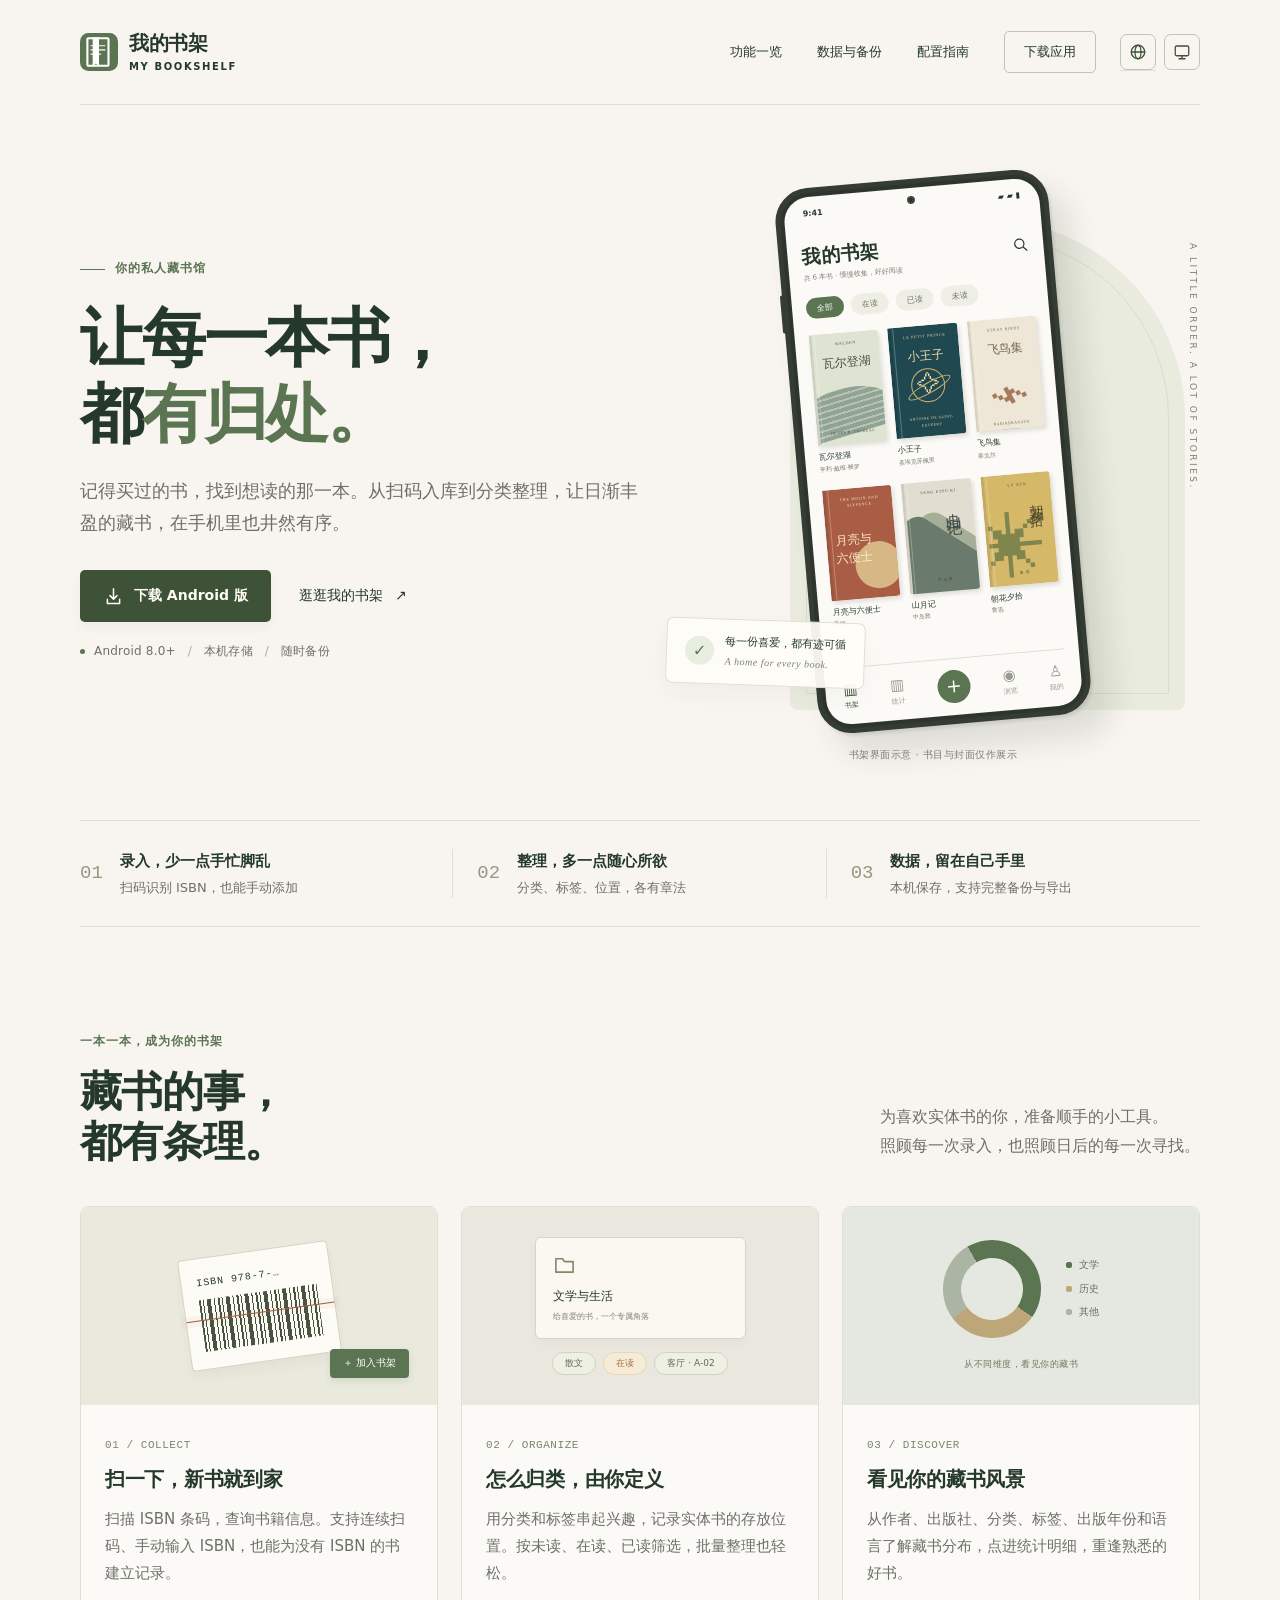
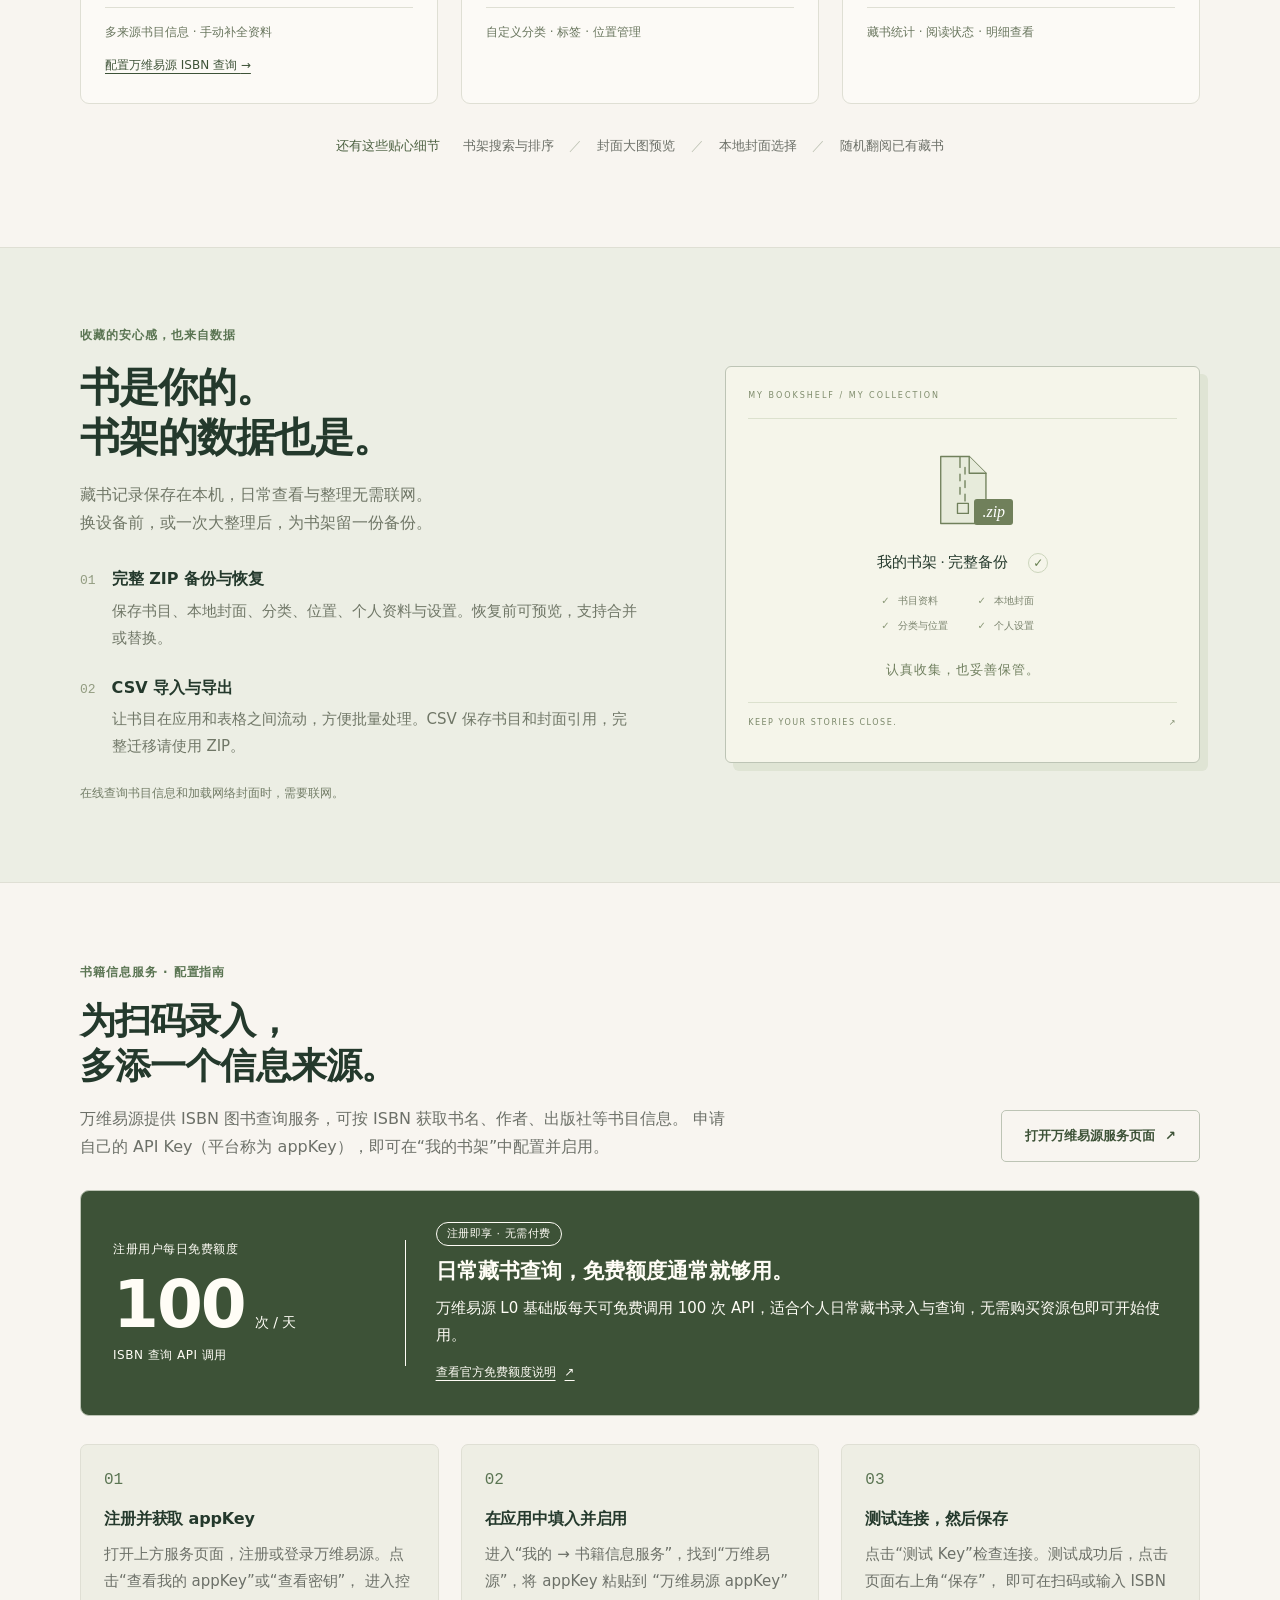
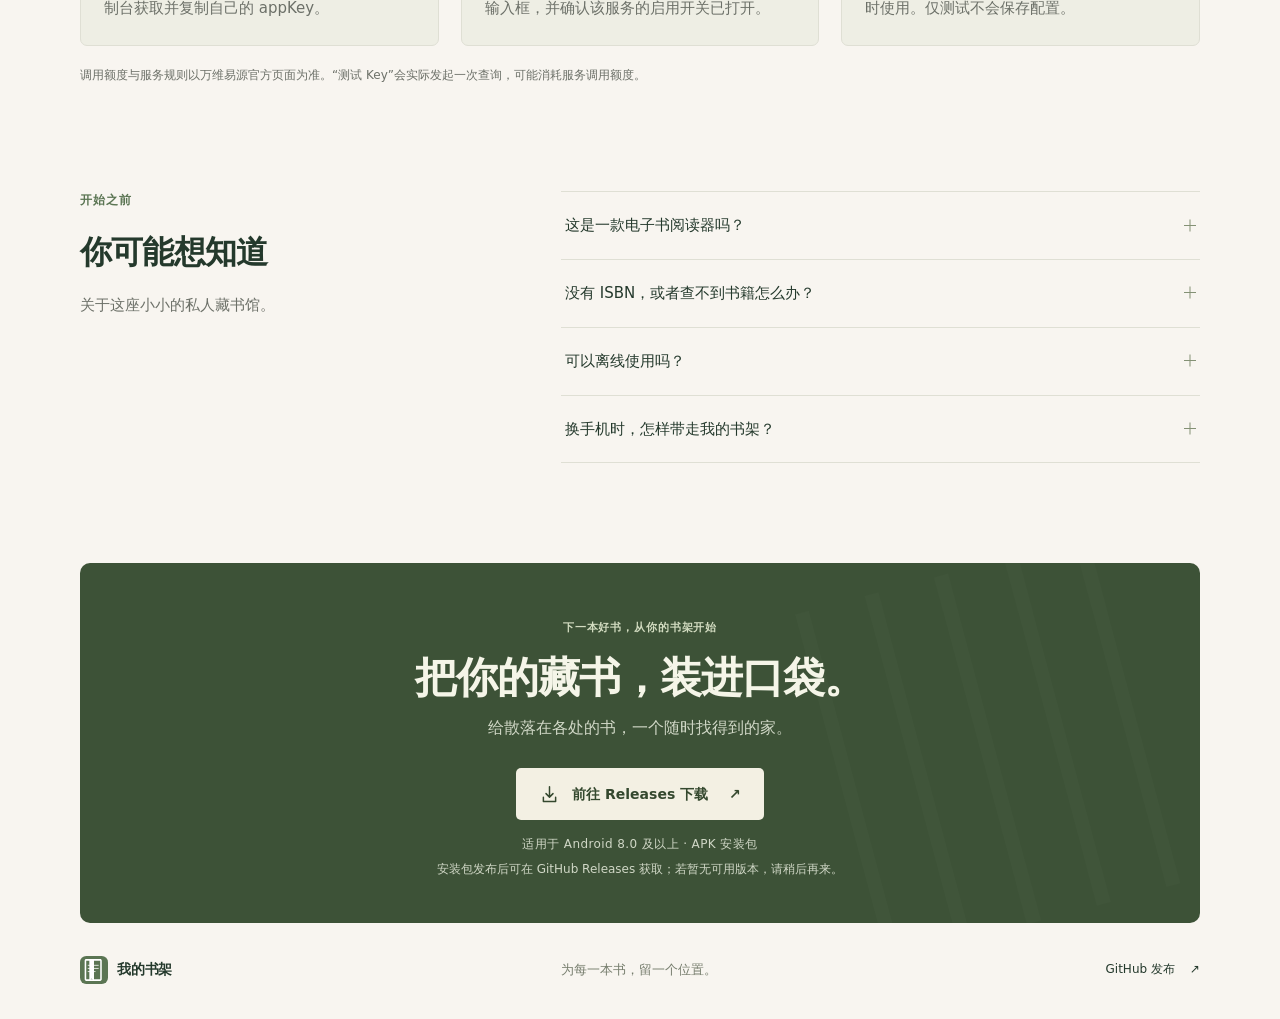
==== commit da58eda8: "Remove arrow from the header download button" ====
--- a/index.html
+++ b/index.html
@@ -37,9 +37,7 @@
           <a href="#features">功能一览</a>
           <a href="#data">数据与备份</a>
           <a href="#setup">配置指南</a>
-          <a class="nav-download" href="#download"
-            >下载应用 <span aria-hidden="true">↗</span></a
-          >
+          <a class="nav-download" href="#download">下载应用</a>
         </nav>
         <div class="site-controls">
           <details class="language-switcher">
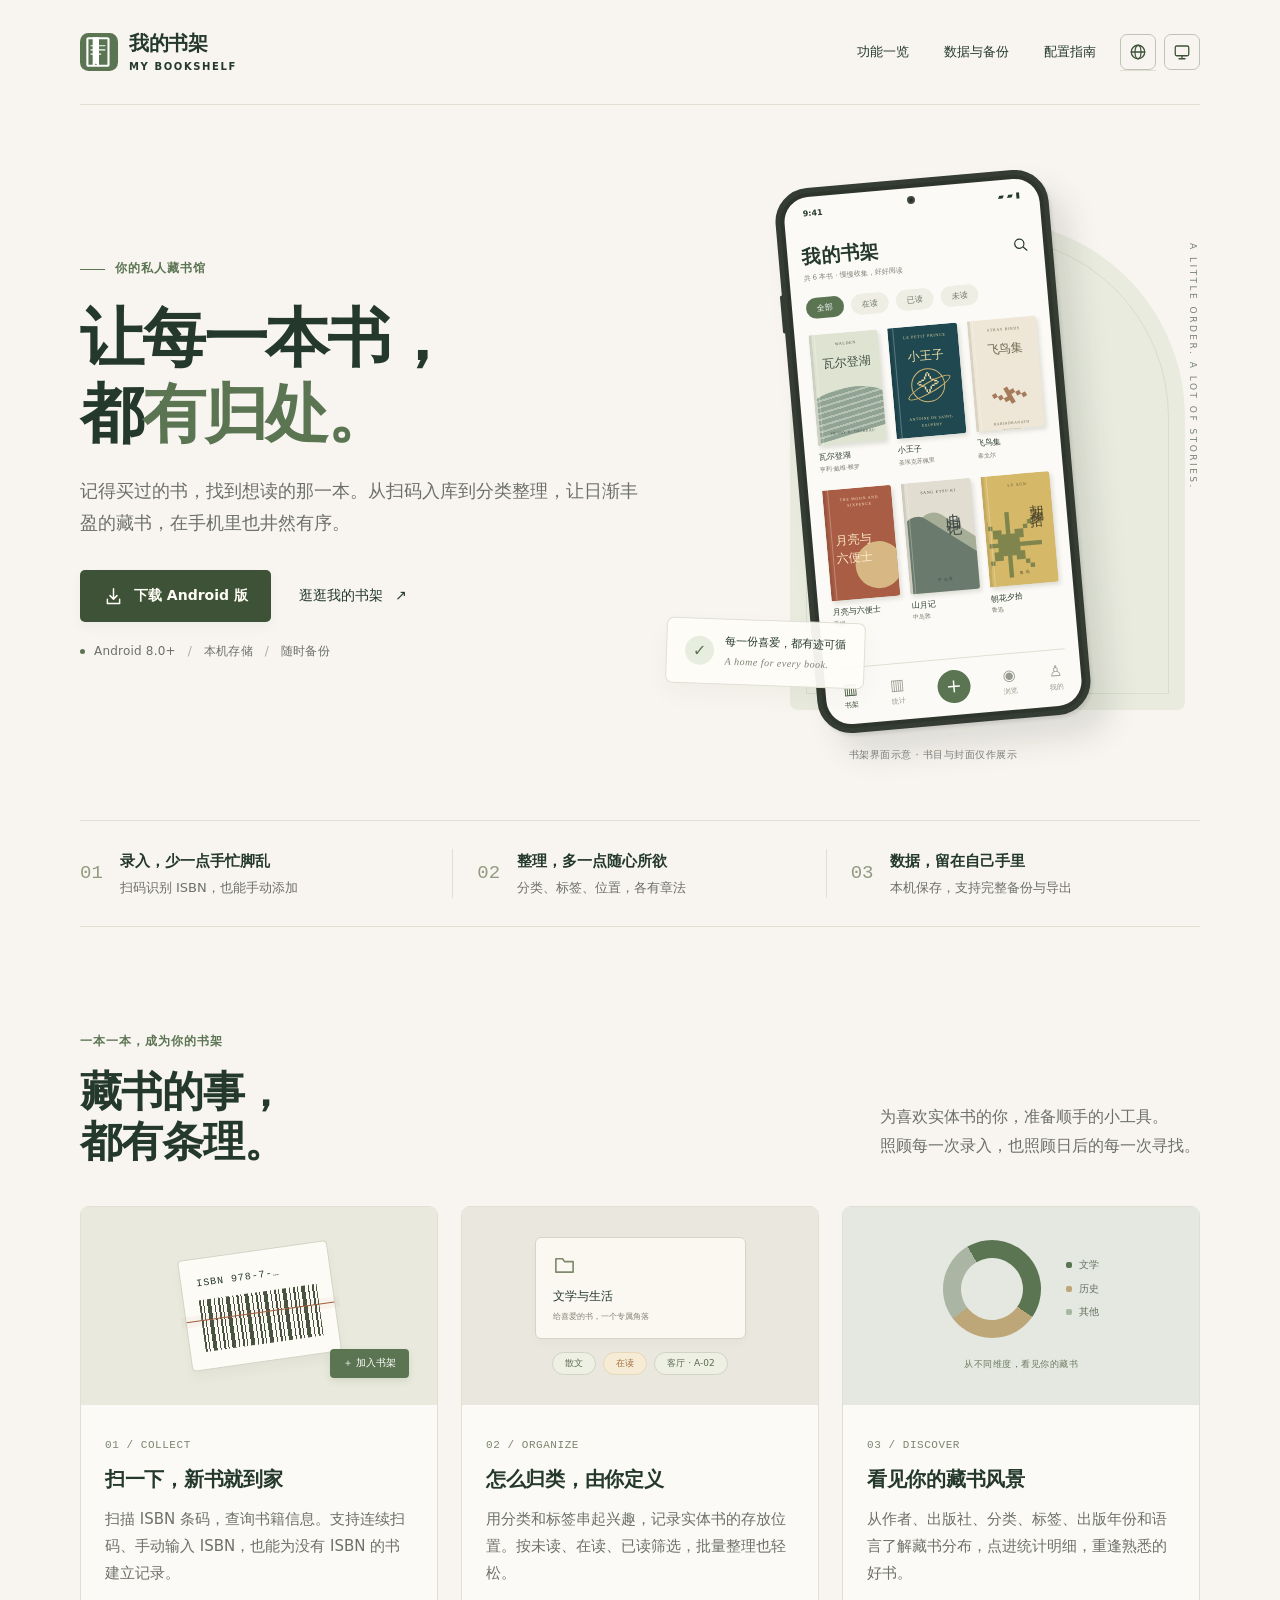
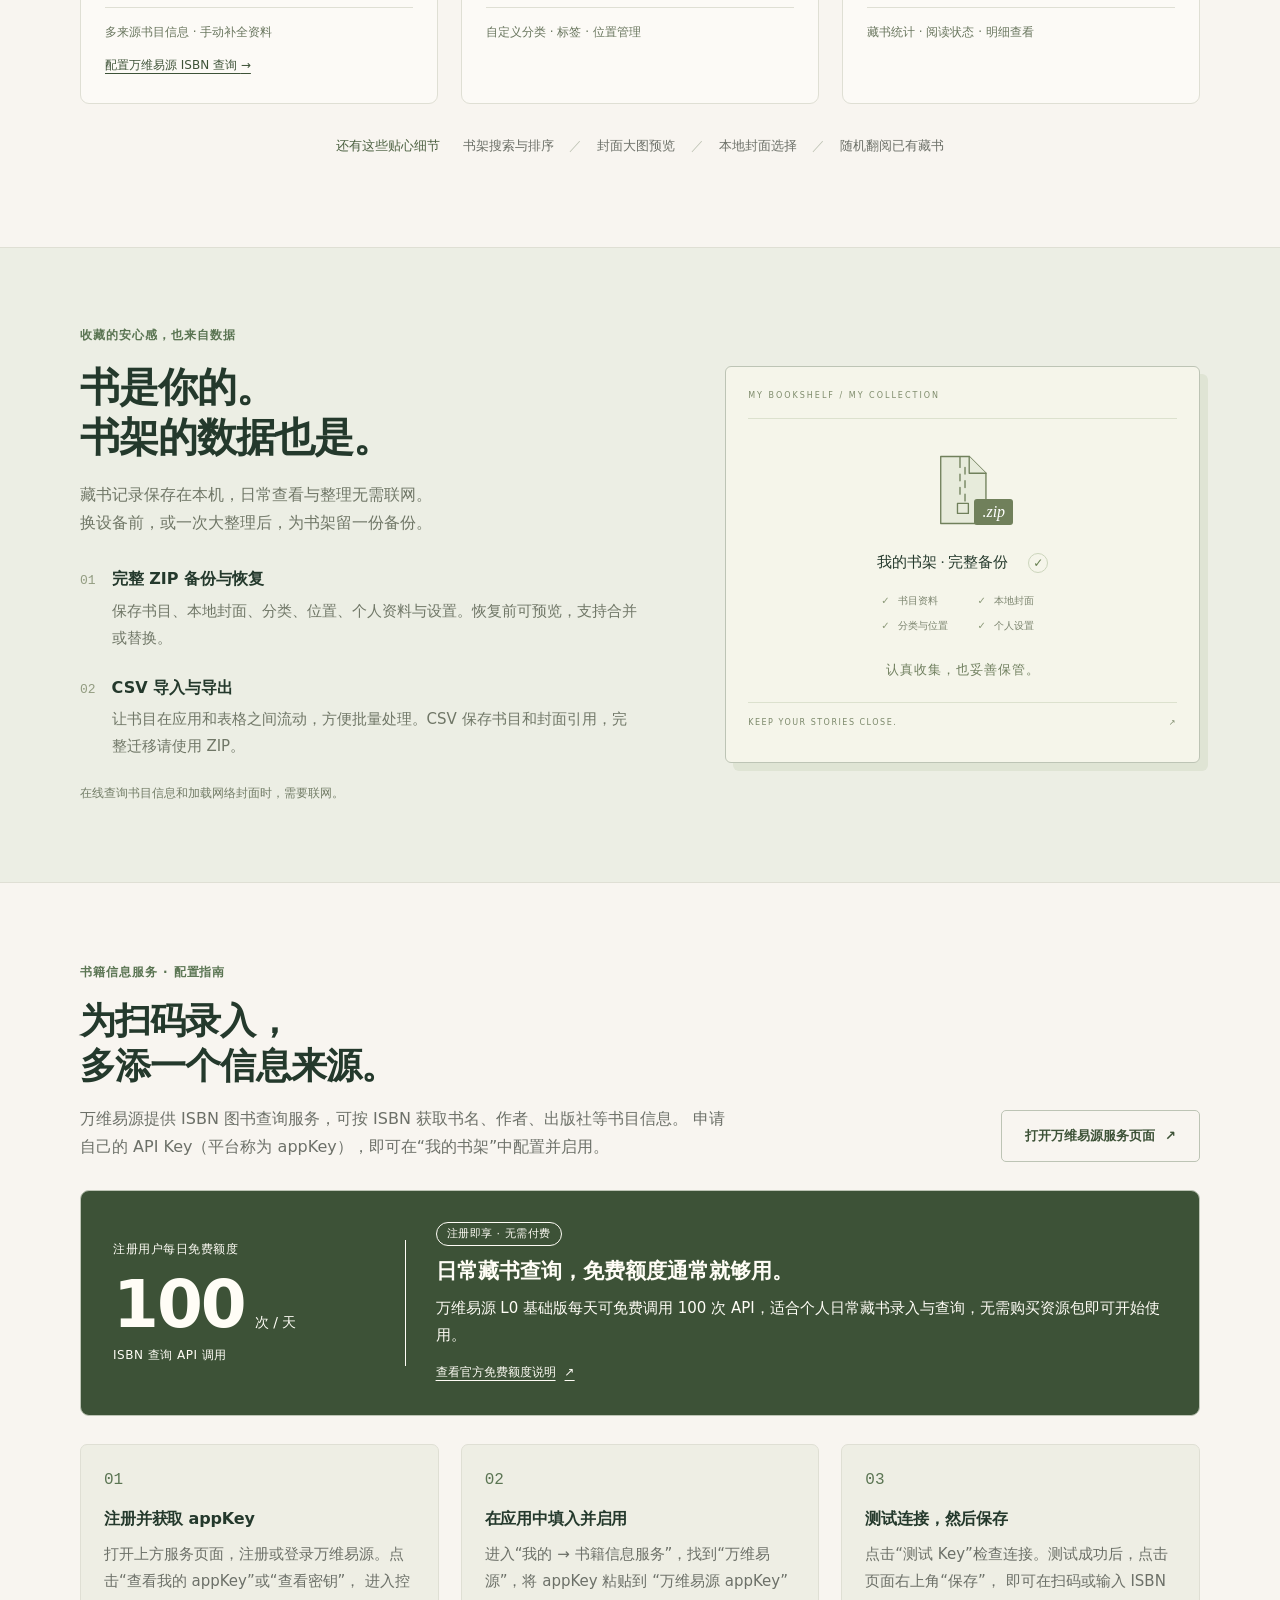
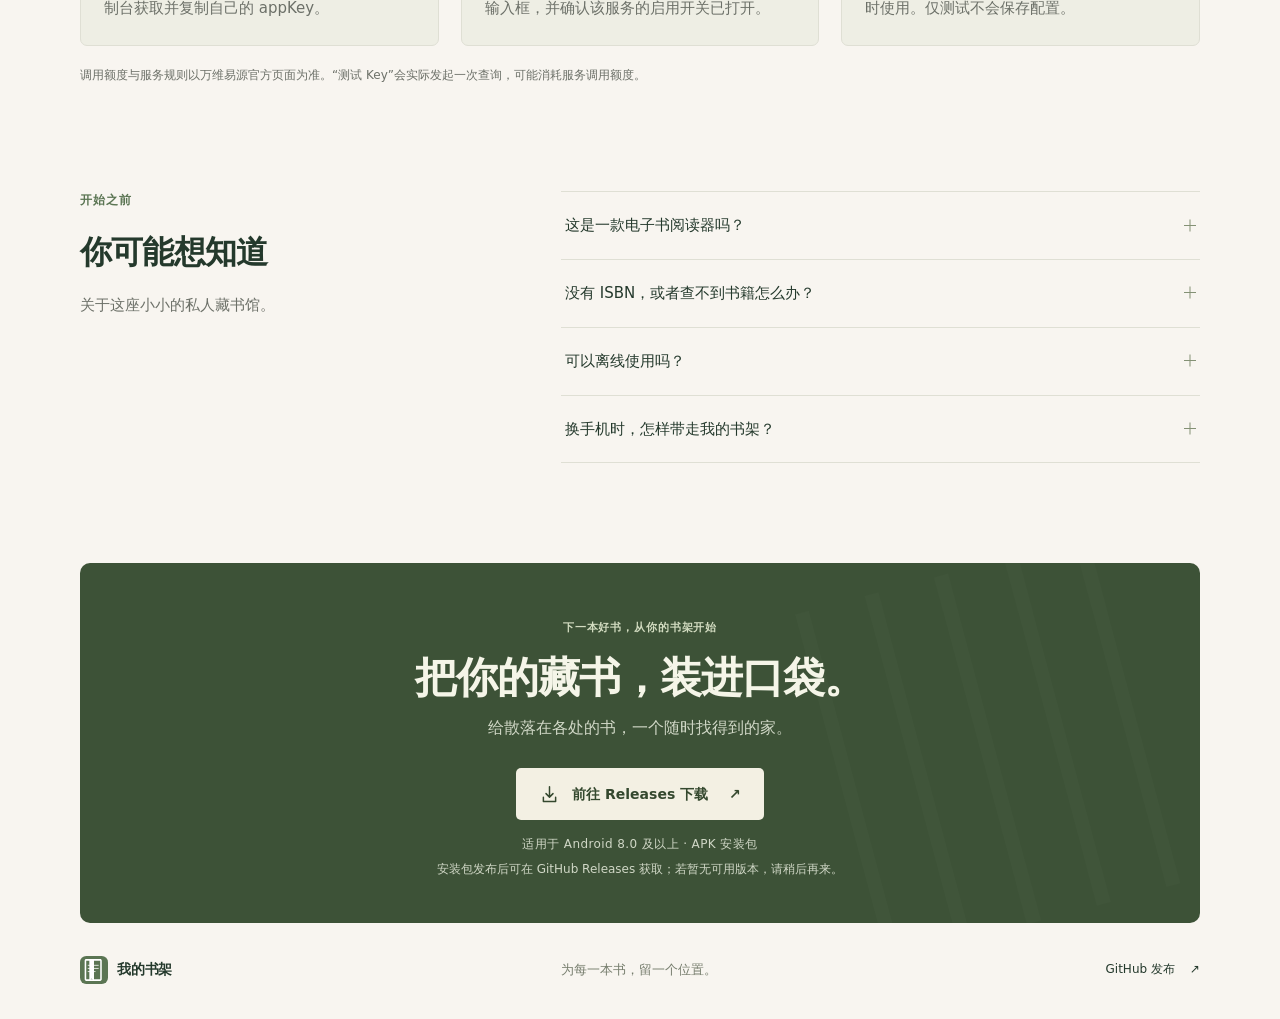
==== commit ecc7e00f: "Remove download button from the site navigation" ====
--- a/index.html
+++ b/index.html
@@ -37,7 +37,6 @@
           <a href="#features">功能一览</a>
           <a href="#data">数据与备份</a>
           <a href="#setup">配置指南</a>
-          <a class="nav-download" href="#download">下载应用</a>
         </nav>
         <div class="site-controls">
           <details class="language-switcher">
--- a/styles.css
+++ b/styles.css
@@ -170,17 +170,6 @@
 .footer-github:hover {
   color: var(--green);
 }
-.site-header .nav-download {
-  border: 1px solid var(--control-border);
-  padding: 9px 19px;
-  border-radius: 5px;
-  display: flex;
-  align-items: center;
-  gap: 23px;
-}
-.nav-download:hover {
-  background: var(--control-hover);
-}
 .hero {
   display: grid;
   grid-template-columns: 1.07fr 1fr;
@@ -1575,17 +1564,6 @@
   .brand-en {
     font-size: 9px;
     letter-spacing: 1.3px;
-  }
-  .site-header .primary-nav {
-    gap: 0;
-  }
-  .site-header .primary-nav > a:not(.nav-download) {
-    display: none;
-  }
-  .site-header .nav-download {
-    font-size: 11px;
-    gap: 14px;
-    padding: 7px 12px;
   }
   .hero {
     padding-top: 39px;
@@ -2372,12 +2350,8 @@
     gap: 10px;
     font-size: 11px;
   }
-  .site-header .primary-nav > a:not(.nav-download) {
+  .site-header .primary-nav > a {
     display: inline-flex;
-  }
-  .site-header .nav-download {
-    gap: 6px;
-    padding: 6px 10px;
   }
 }
 @media (prefers-reduced-motion: reduce) {
